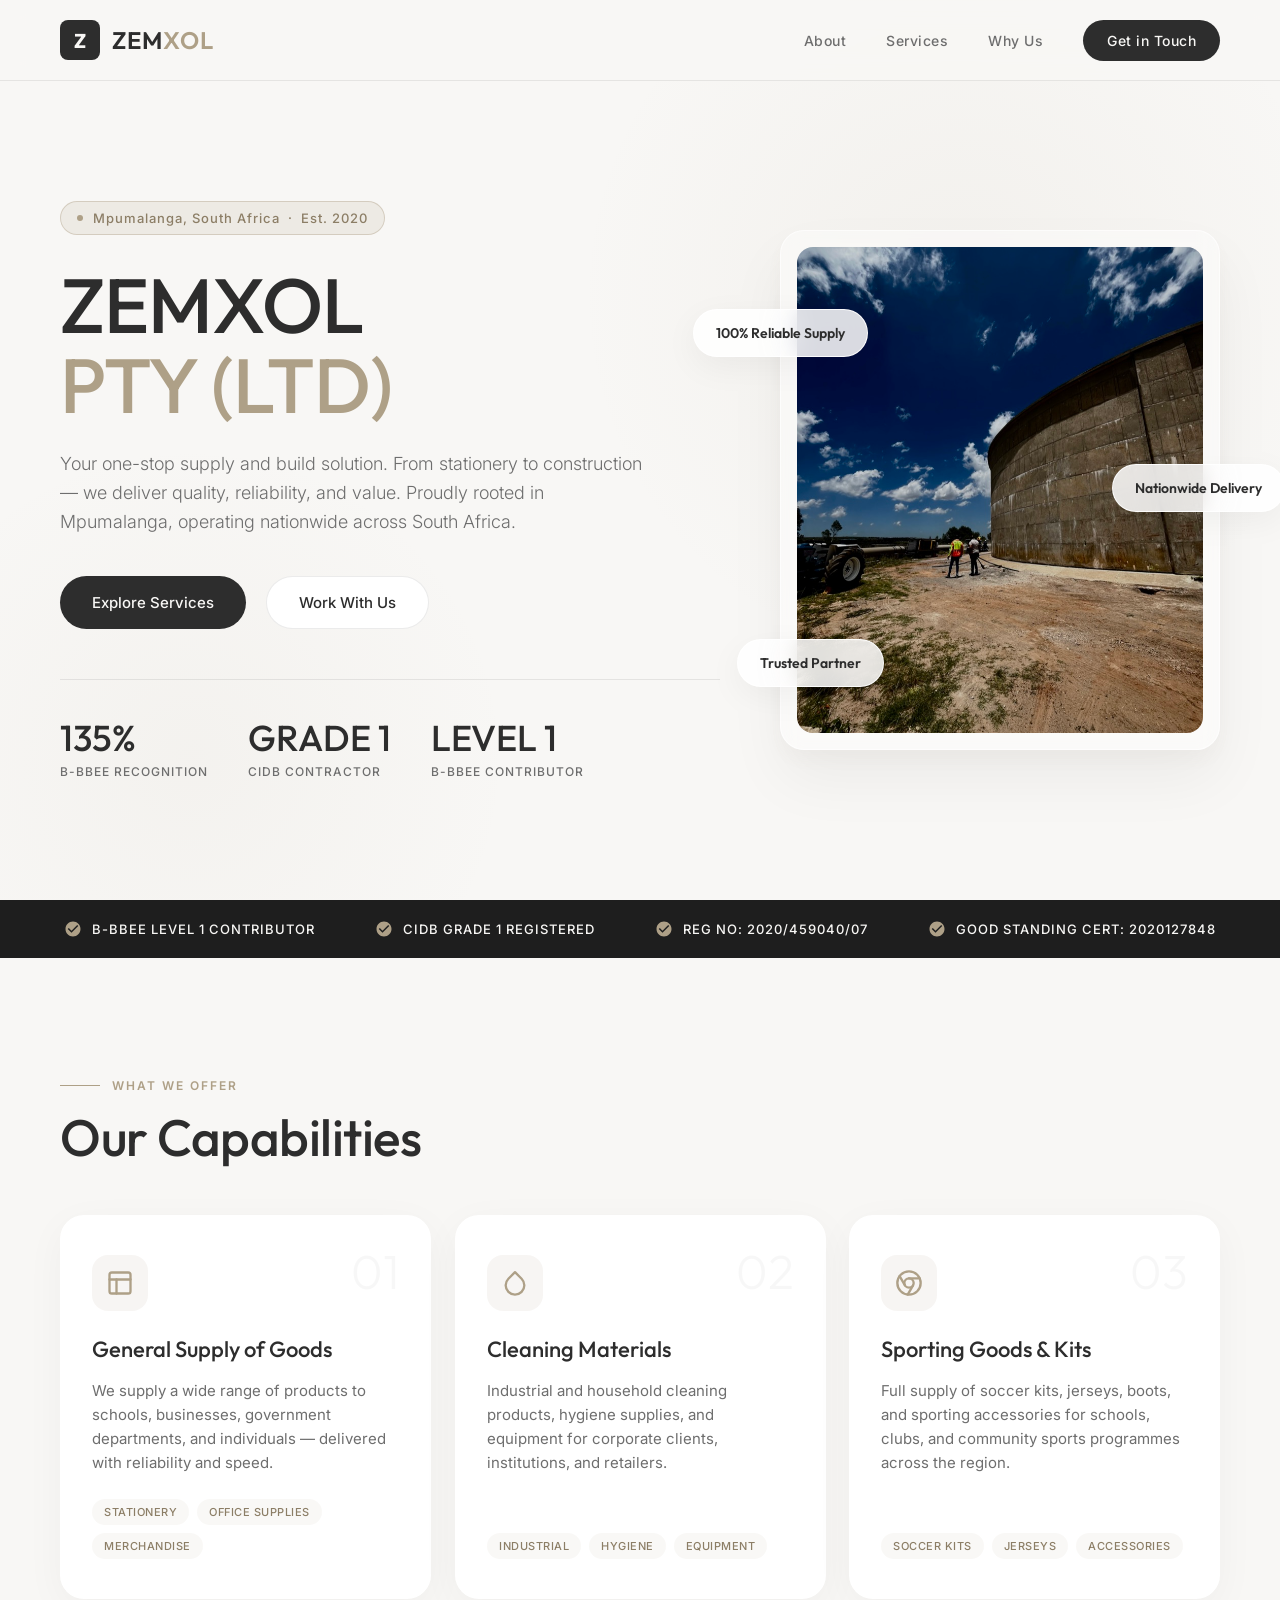
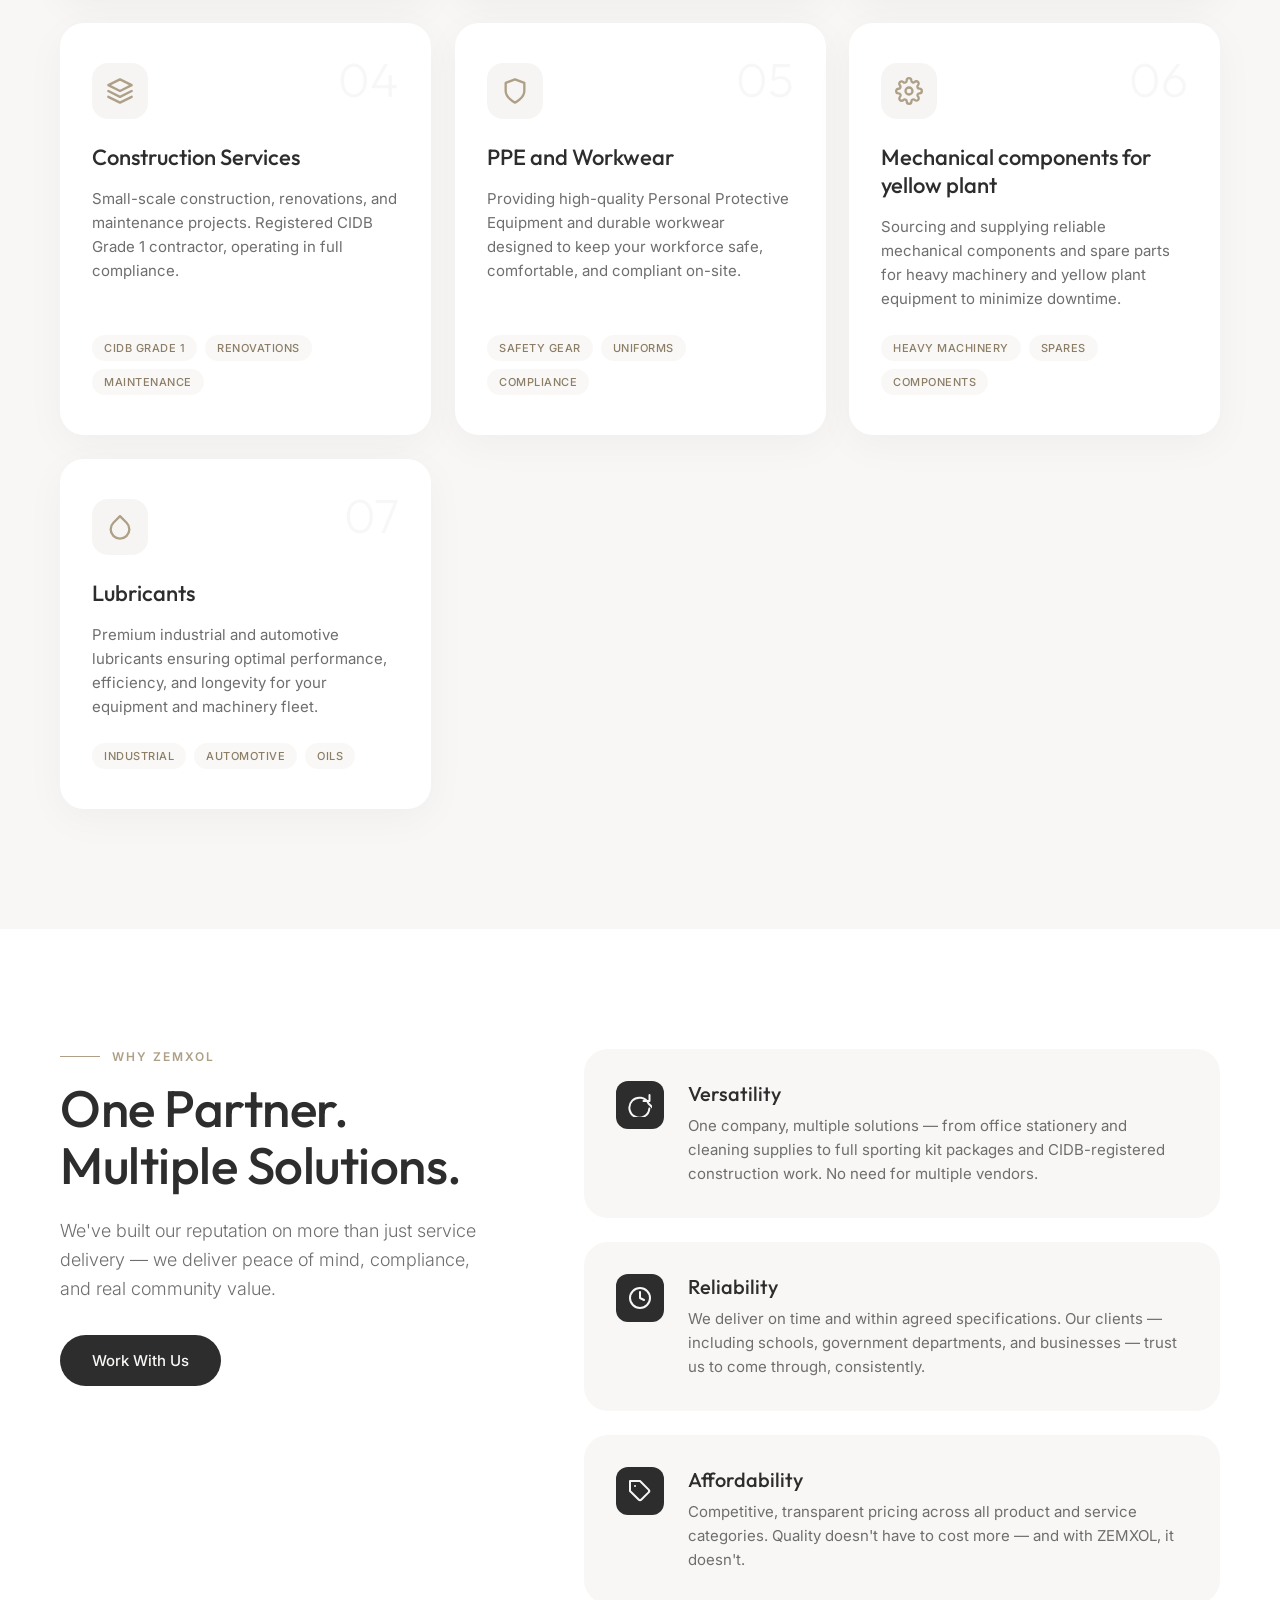
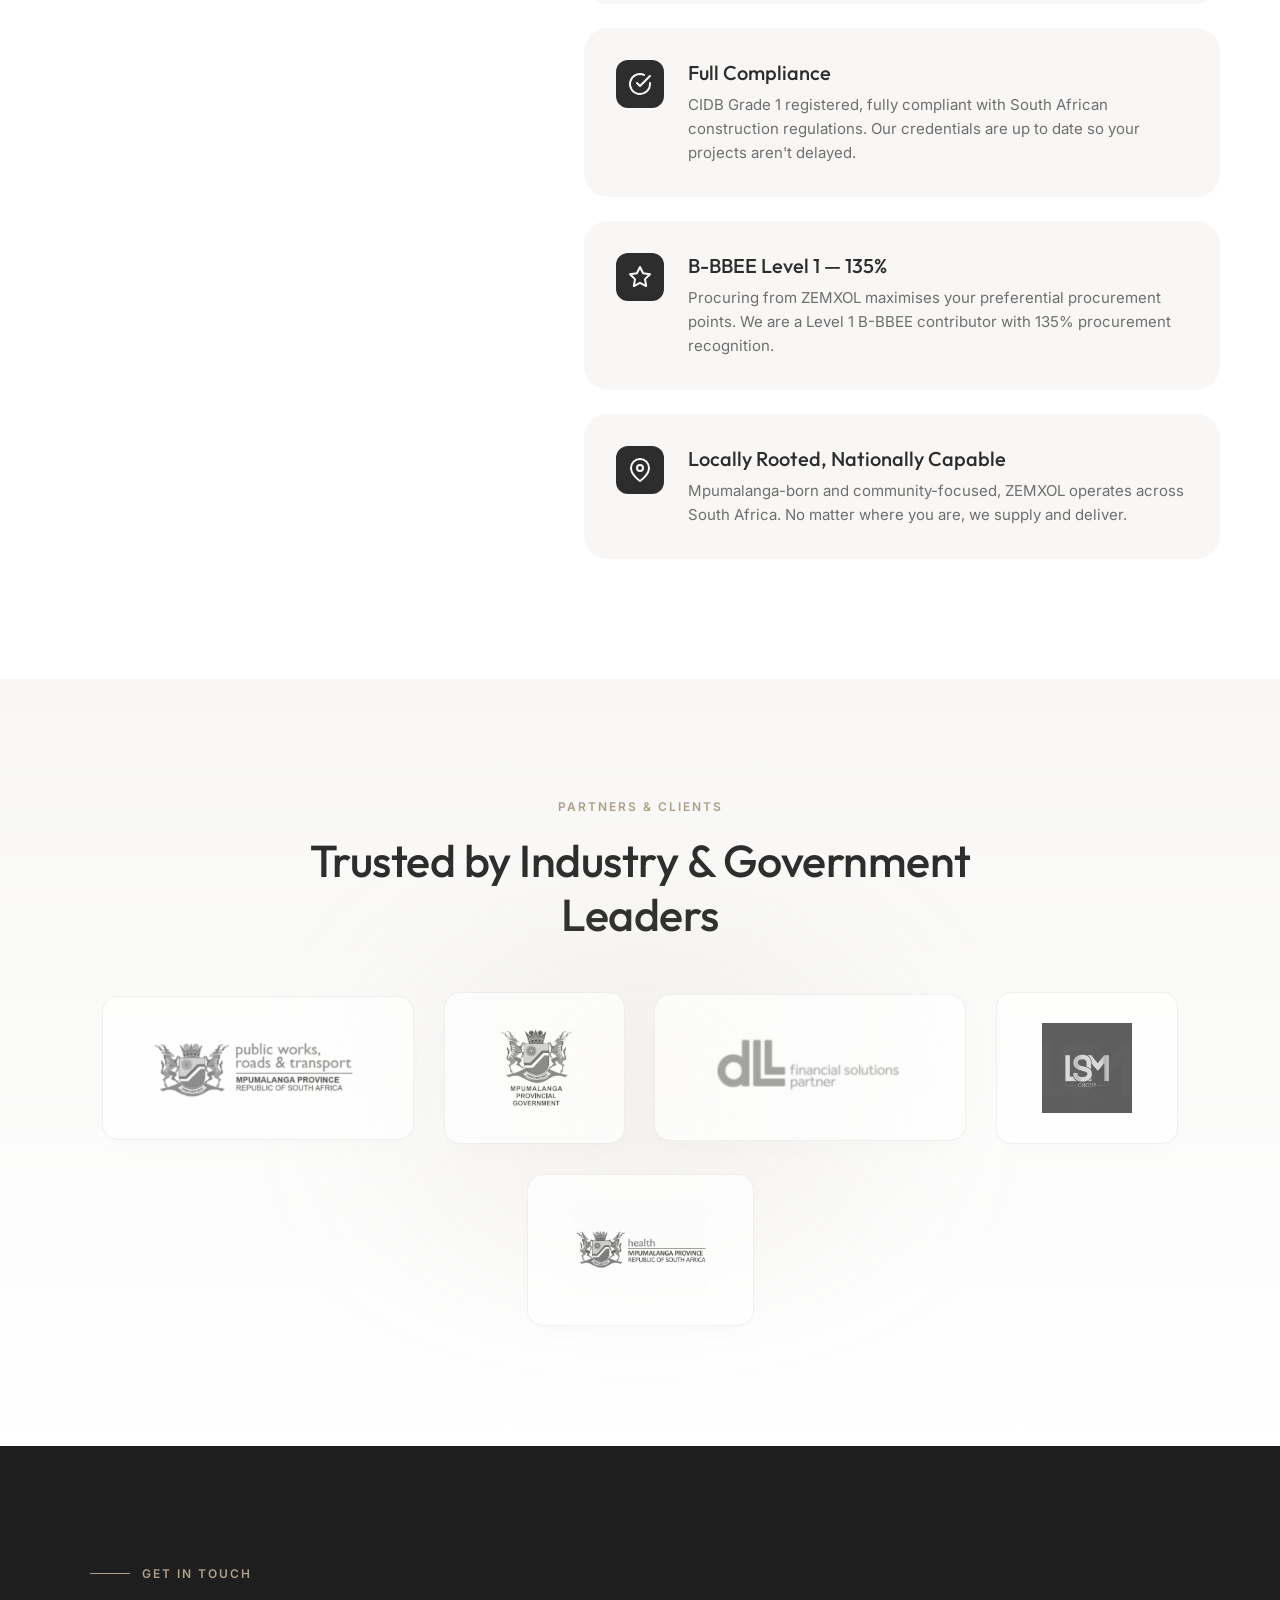
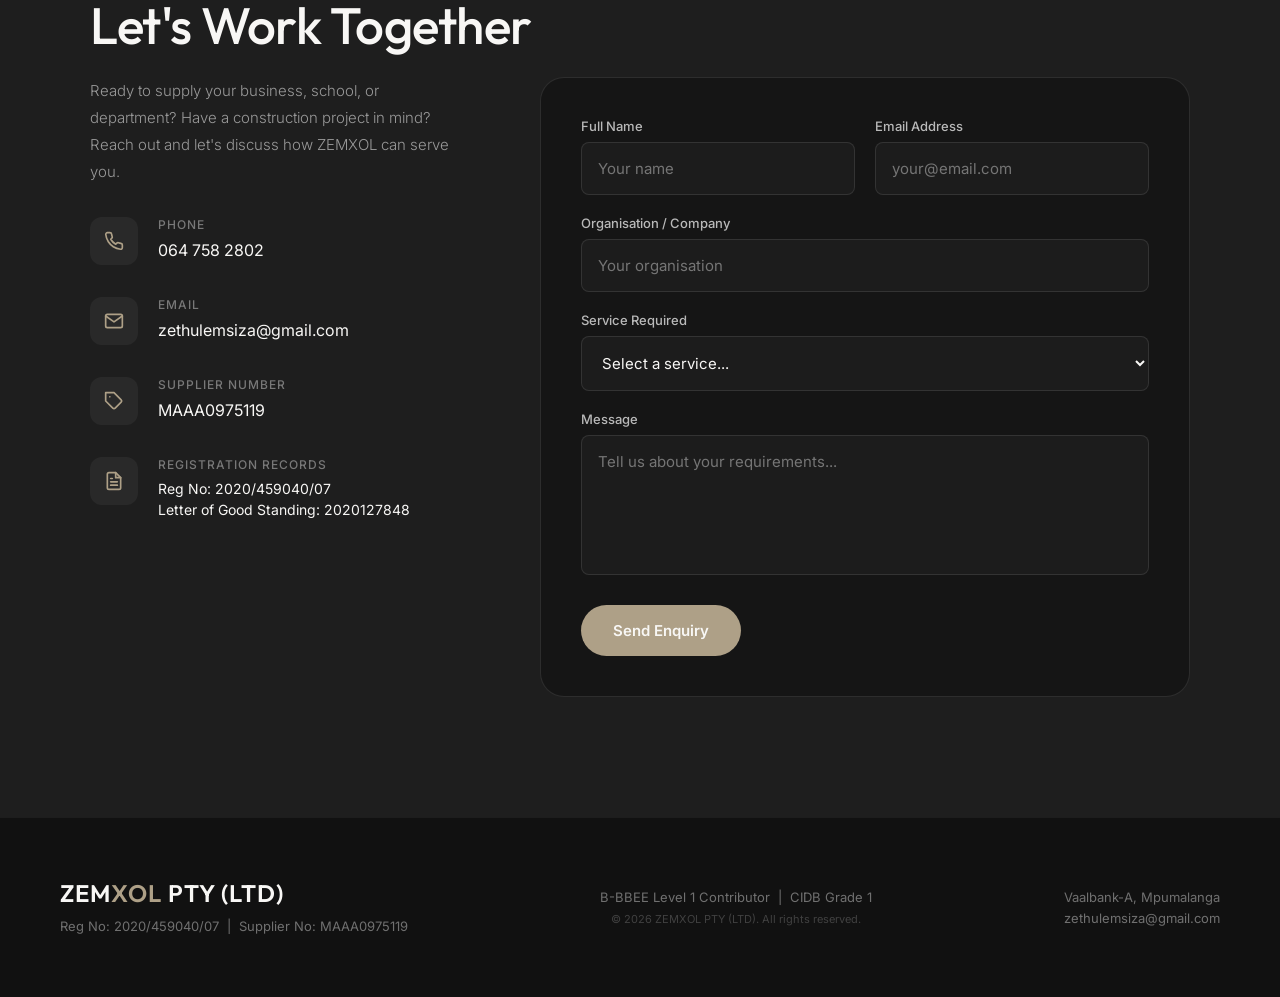
==== index.html @ 1b7a6a9d "feat: make website super mobile friendly with full hamburger menu drawer and GPU scrolling performan" ====
<!DOCTYPE html>
<html lang="en">
<head>
<meta charset="UTF-8">
<meta name="viewport" content="width=device-width, initial-scale=1.0">
<title>ZEMXOL PTY (LTD) | Your One-Stop Supply & Build Solution</title>
<link rel="stylesheet" href="style.css">
</head>
<body>

<!-- NAV -->
<nav>
  <a href="index.html" class="nav-logo">
    <div class="nav-logo-icon">Z</div>
    <div class="nav-logo-text">ZEM<span>XOL</span></div>
  </a>
  <ul class="nav-links">
    <li><a href="about.html">About</a></li>
    <li><a href="#services">Services</a></li>
    <li><a href="#why">Why Us</a></li>
    <li><a href="#contact" class="nav-cta">Get in Touch</a></li>
  </ul>
  <button class="mobile-menu-btn" aria-label="Toggle Menu">
    <span></span>
    <span></span>
    <span></span>
  </button>
</nav>

<!-- MOBILE NAVIGATION DRAWER -->
<div class="mobile-nav-overlay">
  <div class="mobile-nav-drawer">
    <button class="mobile-menu-close" aria-label="Close Menu">&times;</button>
    <ul class="mobile-nav-links">
      <li><a href="about.html">About</a></li>
      <li><a href="#services">Services</a></li>
      <li><a href="#why">Why Us</a></li>
      <li><a href="#contact" class="nav-cta">Get in Touch</a></li>
    </ul>
  </div>
</div>

<!-- HERO -->
<section class="hero" id="home">
  <div class="blob-1"></div>
  <div class="blob-2"></div>
  <div class="hero-content">
    <div class="hero-left">
      <div class="hero-badge">Mpumalanga, South Africa &nbsp;·&nbsp; Est. 2020</div>
      <h1 class="hero-title">
        ZEMXOL<br>
        <span>PTY (LTD)</span>
      </h1>
      <p class="hero-sub">Your one-stop supply and build solution. From stationery to construction — we deliver quality, reliability, and value. Proudly rooted in Mpumalanga, operating nationwide across South Africa.</p>
      <div class="hero-actions">
        <a href="#services" class="btn-primary">Explore Services</a>
        <a href="#contact" class="btn-outline">Work With Us</a>
      </div>
      <div class="hero-stats">
        <div class="hero-stat">
          <div class="hero-stat-num">135%</div>
          <div class="hero-stat-label">B-BBEE Recognition</div>
        </div>
        <div class="hero-stat">
          <div class="hero-stat-num">GRADE 1</div>
          <div class="hero-stat-label">CIDB Contractor</div>
        </div>
        <div class="hero-stat">
          <div class="hero-stat-num">LEVEL 1</div>
          <div class="hero-stat-label">B-BBEE Contributor</div>
        </div>
      </div>
    </div>
    <div class="hero-right">
      <div class="hero-image-card">
        <img src="assets/images/background.jpg" alt="ZEMXOL Supply & Build Excellence" class="hero-img">
        <div class="floating-badge badge-1">
          <span class="badge-text">100% Reliable Supply</span>
        </div>
        <div class="floating-badge badge-2">
          <span class="badge-text">Nationwide Delivery</span>
        </div>
        <div class="floating-badge badge-3">
          <span class="badge-text">Trusted Partner</span>
        </div>
      </div>
    </div>
  </div>
</section>

<!-- BBEE STRIP -->
<div class="bbee-strip">
  <div class="bbee-item">
    <svg viewBox="0 0 24 24"><path d="M12 2C6.48 2 2 6.48 2 12s4.48 10 10 10 10-4.48 10-10S17.52 2 12 2zm-2 15l-5-5 1.41-1.41L10 14.17l7.59-7.59L19 8l-9 9z"/></svg>
    B-BBEE Level 1 Contributor
  </div>
  <div class="bbee-item">
    <svg viewBox="0 0 24 24"><path d="M12 2C6.48 2 2 6.48 2 12s4.48 10 10 10 10-4.48 10-10S17.52 2 12 2zm-2 15l-5-5 1.41-1.41L10 14.17l7.59-7.59L19 8l-9 9z"/></svg>
    CIDB Grade 1 Registered
  </div>
  <div class="bbee-item">
    <svg viewBox="0 0 24 24"><path d="M12 2C6.48 2 2 6.48 2 12s4.48 10 10 10 10-4.48 10-10S17.52 2 12 2zm-2 15l-5-5 1.41-1.41L10 14.17l7.59-7.59L19 8l-9 9z"/></svg>
    Reg No: 2020/459040/07
  </div>
  <div class="bbee-item">
    <svg viewBox="0 0 24 24"><path d="M12 2C6.48 2 2 6.48 2 12s4.48 10 10 10 10-4.48 10-10S17.52 2 12 2zm-2 15l-5-5 1.41-1.41L10 14.17l7.59-7.59L19 8l-9 9z"/></svg>
    Good Standing Cert: 2020127848
  </div>
</div>


<!-- SERVICES -->
<section class="services" id="services">
  <div style="max-width:1200px; margin:0 auto;">
    <div class="section-label">What We Offer</div>
    <h2 class="section-title">Our Capabilities</h2>
    <div class="services-grid">
      <div class="service-card">
        <span class="service-num">01</span>
        <div class="service-icon-wrap">
          <svg viewBox="0 0 24 24" fill="none" stroke="currentColor" stroke-width="2" stroke-linecap="round" stroke-linejoin="round"><rect x="3" y="3" width="18" height="18" rx="2" ry="2"></rect><line x1="3" y1="9" x2="21" y2="9"></line><line x1="9" y1="21" x2="9" y2="9"></line></svg>
        </div>
        <div class="service-name">General Supply of Goods</div>
        <p class="service-desc">We supply a wide range of products to schools, businesses, government departments, and individuals — delivered with reliability and speed.</p>
        <div class="service-tags">
          <span class="tag">Stationery</span>
          <span class="tag">Office Supplies</span>
          <span class="tag">Merchandise</span>
        </div>
      </div>
      <div class="service-card">
        <span class="service-num">02</span>
        <div class="service-icon-wrap">
          <svg viewBox="0 0 24 24" fill="none" stroke="currentColor" stroke-width="2" stroke-linecap="round" stroke-linejoin="round"><path d="M12 2.69l5.66 5.66a8 8 0 1 1-11.31 0z"></path></svg>
        </div>
        <div class="service-name">Cleaning Materials</div>
        <p class="service-desc">Industrial and household cleaning products, hygiene supplies, and equipment for corporate clients, institutions, and retailers.</p>
        <div class="service-tags">
          <span class="tag">Industrial</span>
          <span class="tag">Hygiene</span>
          <span class="tag">Equipment</span>
        </div>
      </div>
      <div class="service-card">
        <span class="service-num">03</span>
        <div class="service-icon-wrap">
          <svg viewBox="0 0 24 24" fill="none" stroke="currentColor" stroke-width="2" stroke-linecap="round" stroke-linejoin="round"><circle cx="12" cy="12" r="10"></circle><circle cx="12" cy="12" r="4"></circle><line x1="21.17" y1="8" x2="12" y2="8"></line><line x1="3.95" y1="6.06" x2="8.54" y2="14"></line><line x1="10.88" y1="21.94" x2="15.46" y2="14"></line></svg>
        </div>
        <div class="service-name">Sporting Goods & Kits</div>
        <p class="service-desc">Full supply of soccer kits, jerseys, boots, and sporting accessories for schools, clubs, and community sports programmes across the region.</p>
        <div class="service-tags">
          <span class="tag">Soccer Kits</span>
          <span class="tag">Jerseys</span>
          <span class="tag">Accessories</span>
        </div>
      </div>
      <div class="service-card">
        <span class="service-num">04</span>
        <div class="service-icon-wrap">
          <svg viewBox="0 0 24 24" fill="none" stroke="currentColor" stroke-width="2" stroke-linecap="round" stroke-linejoin="round"><polygon points="12 2 2 7 12 12 22 7 12 2"></polygon><polyline points="2 17 12 22 22 17"></polyline><polyline points="2 12 12 17 22 12"></polyline></svg>
        </div>
        <div class="service-name">Construction Services</div>
        <p class="service-desc">Small-scale construction, renovations, and maintenance projects. Registered CIDB Grade 1 contractor, operating in full compliance.</p>
        <div class="service-tags">
          <span class="tag">CIDB Grade 1</span>
          <span class="tag">Renovations</span>
          <span class="tag">Maintenance</span>
        </div>
      </div>
      <div class="service-card">
        <span class="service-num">05</span>
        <div class="service-icon-wrap">
          <svg viewBox="0 0 24 24" fill="none" stroke="currentColor" stroke-width="2" stroke-linecap="round" stroke-linejoin="round"><path d="M12 22s8-4 8-10V5l-8-3-8 3v7c0 6 8 10 8 10z"></path></svg>
        </div>
        <div class="service-name">PPE and Workwear</div>
        <p class="service-desc">Providing high-quality Personal Protective Equipment and durable workwear designed to keep your workforce safe, comfortable, and compliant on-site.</p>
        <div class="service-tags">
          <span class="tag">Safety Gear</span>
          <span class="tag">Uniforms</span>
          <span class="tag">Compliance</span>
        </div>
      </div>
      <div class="service-card">
        <span class="service-num">06</span>
        <div class="service-icon-wrap">
          <svg viewBox="0 0 24 24" fill="none" stroke="currentColor" stroke-width="2" stroke-linecap="round" stroke-linejoin="round"><circle cx="12" cy="12" r="3"></circle><path d="M19.4 15a1.65 1.65 0 0 0 .33 1.82l.06.06a2 2 0 0 1 0 2.83 2 2 0 0 1-2.83 0l-.06-.06a1.65 1.65 0 0 0-1.82-.33 1.65 1.65 0 0 0-1 1.51V21a2 2 0 0 1-2 2 2 2 0 0 1-2-2v-.09A1.65 1.65 0 0 0 9 19.4a1.65 1.65 0 0 0-1.82.33l-.06.06a2 2 0 0 1-2.83 0 2 2 0 0 1 0-2.83l.06-.06a1.65 1.65 0 0 0 .33-1.82 1.65 1.65 0 0 0-1.51-1H3a2 2 0 0 1-2-2 2 2 0 0 1 2-2h.09A1.65 1.65 0 0 0 4.6 9a1.65 1.65 0 0 0-.33-1.82l-.06-.06a2 2 0 0 1 0-2.83 2 2 0 0 1 2.83 0l.06.06a1.65 1.65 0 0 0 1.82.33H9a1.65 1.65 0 0 0 1-1.51V3a2 2 0 0 1 2-2 2 2 0 0 1 2 2v.09a1.65 1.65 0 0 0 1 1.51 1.65 1.65 0 0 0 1.82-.33l.06-.06a2 2 0 0 1 2.83 0 2 2 0 0 1 0 2.83l-.06.06a1.65 1.65 0 0 0-.33 1.82V9a1.65 1.65 0 0 0 1.51 1H21a2 2 0 0 1 2 2 2 2 0 0 1-2 2h-.09a1.65 1.65 0 0 0-1.51 1z"></path></svg>
        </div>
        <div class="service-name">Mechanical components for yellow plant</div>
        <p class="service-desc">Sourcing and supplying reliable mechanical components and spare parts for heavy machinery and yellow plant equipment to minimize downtime.</p>
        <div class="service-tags">
          <span class="tag">Heavy Machinery</span>
          <span class="tag">Spares</span>
          <span class="tag">Components</span>
        </div>
      </div>
      <div class="service-card">
        <span class="service-num">07</span>
        <div class="service-icon-wrap">
          <svg viewBox="0 0 24 24" fill="none" stroke="currentColor" stroke-width="2" stroke-linecap="round" stroke-linejoin="round"><path d="M12 2.69l5.66 5.66a8 8 0 1 1-11.31 0z"></path></svg>
        </div>
        <div class="service-name">Lubricants</div>
        <p class="service-desc">Premium industrial and automotive lubricants ensuring optimal performance, efficiency, and longevity for your equipment and machinery fleet.</p>
        <div class="service-tags">
          <span class="tag">Industrial</span>
          <span class="tag">Automotive</span>
          <span class="tag">Oils</span>
        </div>
      </div>
    </div>
  </div>
</section>


<!-- WHY CHOOSE US -->
<section class="why" id="why">
  <div class="why-grid">
    <div class="why-sticky">
      <div class="section-label">Why ZEMXOL</div>
      <h2 class="section-title">One Partner.<br>Multiple Solutions.</h2>
      <p class="why-lead">We've built our reputation on more than just service delivery — we deliver peace of mind, compliance, and real community value.</p>
      <a href="#contact" class="btn-primary" style="margin-top:32px;">Work With Us</a>
    </div>
    <ul class="why-list">
      <li class="why-item">
        <div class="why-icon"><svg viewBox="0 0 24 24" fill="none" stroke="currentColor" stroke-width="2" stroke-linecap="round" stroke-linejoin="round"><path d="M21.5 2v6h-6M21.34 15.57a10 10 0 1 1-.92-5.15l5.08 5.08"/></svg></div>
        <div>
          <div class="why-item-title">Versatility</div>
          <div class="why-item-text">One company, multiple solutions — from office stationery and cleaning supplies to full sporting kit packages and CIDB-registered construction work. No need for multiple vendors.</div>
        </div>
      </li>
      <li class="why-item">
        <div class="why-icon"><svg viewBox="0 0 24 24" fill="none" stroke="currentColor" stroke-width="2" stroke-linecap="round" stroke-linejoin="round"><circle cx="12" cy="12" r="10"></circle><polyline points="12 6 12 12 16 14"></polyline></svg></div>
        <div>
          <div class="why-item-title">Reliability</div>
          <div class="why-item-text">We deliver on time and within agreed specifications. Our clients — including schools, government departments, and businesses — trust us to come through, consistently.</div>
        </div>
      </li>
      <li class="why-item">
        <div class="why-icon"><svg viewBox="0 0 24 24" fill="none" stroke="currentColor" stroke-width="2" stroke-linecap="round" stroke-linejoin="round"><path d="M20.59 13.41l-7.17 7.17a2 2 0 0 1-2.83 0L2 12V2h10l8.59 8.59a2 2 0 0 1 0 2.82z"></path><line x1="7" y1="7" x2="7.01" y2="7"></line></svg></div>
        <div>
          <div class="why-item-title">Affordability</div>
          <div class="why-item-text">Competitive, transparent pricing across all product and service categories. Quality doesn't have to cost more — and with ZEMXOL, it doesn't.</div>
        </div>
      </li>
      <li class="why-item">
        <div class="why-icon"><svg viewBox="0 0 24 24" fill="none" stroke="currentColor" stroke-width="2" stroke-linecap="round" stroke-linejoin="round"><path d="M22 11.08V12a10 10 0 1 1-5.93-9.14"></path><polyline points="22 4 12 14.01 9 11.01"></polyline></svg></div>
        <div>
          <div class="why-item-title">Full Compliance</div>
          <div class="why-item-text">CIDB Grade 1 registered, fully compliant with South African construction regulations. Our credentials are up to date so your projects aren't delayed.</div>
        </div>
      </li>
      <li class="why-item">
        <div class="why-icon"><svg viewBox="0 0 24 24" fill="none" stroke="currentColor" stroke-width="2" stroke-linecap="round" stroke-linejoin="round"><polygon points="12 2 15.09 8.26 22 9.27 17 14.14 18.18 21.02 12 17.77 5.82 21.02 7 14.14 2 9.27 8.91 8.26 12 2"></polygon></svg></div>
        <div>
          <div class="why-item-title">B-BBEE Level 1 — 135%</div>
          <div class="why-item-text">Procuring from ZEMXOL maximises your preferential procurement points. We are a Level 1 B-BBEE contributor with 135% procurement recognition.</div>
        </div>
      </li>
      <li class="why-item">
        <div class="why-icon"><svg viewBox="0 0 24 24" fill="none" stroke="currentColor" stroke-width="2" stroke-linecap="round" stroke-linejoin="round"><path d="M21 10c0 7-9 13-9 13s-9-6-9-13a9 9 0 0 1 18 0z"></path><circle cx="12" cy="10" r="3"></circle></svg></div>
        <div>
          <div class="why-item-title">Locally Rooted, Nationally Capable</div>
          <div class="why-item-text">Mpumalanga-born and community-focused, ZEMXOL operates across South Africa. No matter where you are, we supply and deliver.</div>
        </div>
      </li>
    </ul>
  </div>
</section>

<!-- CLIENTS -->
<section class="clients" id="clients">
  <div class="clients-glow-blob"></div>
  <div class="section-label">Partners &amp; Clients</div>
  <h2 class="section-title">Trusted by Industry &amp; Government Leaders</h2>
  <div class="clients-grid">
    <div class="client-logo">
      <img src="assets/images/public_works_logo.png" alt="Department of Public Works Mpumalanga">
    </div>
    <div class="client-logo">
      <img src="assets/images/mpumalanga_gov_logo.png" alt="Mpumalanga Provincial Government">
    </div>
    <div class="client-logo">
      <img src="assets/images/dll_logo.png" alt="DLL Group">
    </div>
    <div class="client-logo">
      <img src="lsmlogo.jpg" alt="LSM">
    </div>
    <div class="client-logo">
      <img src="mplogo.jpg" alt="MP">
    </div>
  </div>
</section>

<!-- CONTACT -->
<section class="contact" id="contact">
  <div style="max-width:1100px; margin:0 auto;">
    <div class="section-label">Get In Touch</div>
    <h2 class="section-title">Let's Work Together</h2>
    <div class="contact-grid">
      <div class="contact-info-block">
        <p style="color:rgba(255,255,255,0.55); font-size:15px; line-height:1.8; font-weight:300;">Ready to supply your business, school, or department? Have a construction project in mind? Reach out and let's discuss how ZEMXOL can serve you.</p>
        
        <div class="contact-row">
          <div class="contact-ico"><svg viewBox="0 0 24 24" fill="none" stroke="currentColor" stroke-width="2" stroke-linecap="round" stroke-linejoin="round"><path d="M22 16.92v3a2 2 0 0 1-2.18 2 19.79 19.79 0 0 1-8.63-3.07 19.5 19.5 0 0 1-6-6 19.79 19.79 0 0 1-3.07-8.67A2 2 0 0 1 4.11 2h3a2 2 0 0 1 2 1.72 12.84 12.84 0 0 0 .7 2.81 2 2 0 0 1-.45 2.11L8.09 9.91a16 16 0 0 0 6 6l1.27-1.27a2 2 0 0 1 2.11-.45 12.84 12.84 0 0 0 2.81.7A2 2 0 0 1 22 16.92z"></path></svg></div>
          <div>
            <div class="contact-row-label">Phone</div>
            <div class="contact-row-val"><a href="tel:0647582802">064 758 2802</a></div>
          </div>
        </div>

        <div class="contact-row">
          <div class="contact-ico"><svg viewBox="0 0 24 24" fill="none" stroke="currentColor" stroke-width="2" stroke-linecap="round" stroke-linejoin="round"><path d="M4 4h16c1.1 0 2 .9 2 2v12c0 1.1-.9 2-2 2H4c-1.1 0-2-.9-2-2V6c0-1.1.9-2 2-2z"></path><polyline points="22,6 12,13 2,6"></polyline></svg></div>
          <div>
            <div class="contact-row-label">Email</div>
            <div class="contact-row-val"><a href="mailto:zethulemsiza@gmail.com">zethulemsiza@gmail.com</a></div>
          </div>
        </div>

        <div class="contact-row">
          <div class="contact-ico"><svg viewBox="0 0 24 24" fill="none" stroke="currentColor" stroke-width="2" stroke-linecap="round" stroke-linejoin="round"><path d="M20.59 13.41l-7.17 7.17a2 2 0 0 1-2.83 0L2 12V2h10l8.59 8.59a2 2 0 0 1 0 2.82z"></path><line x1="7" y1="7" x2="7.01" y2="7"></line></svg></div>
          <div>
            <div class="contact-row-label">Supplier Number</div>
            <div class="contact-row-val">MAAA0975119</div>
          </div>
        </div>

        <div class="contact-row">
          <div class="contact-ico"><svg viewBox="0 0 24 24" fill="none" stroke="currentColor" stroke-width="2" stroke-linecap="round" stroke-linejoin="round"><path d="M14 2H6a2 2 0 0 0-2 2v16a2 2 0 0 0 2 2h12a2 2 0 0 0 2-2V8z"></path><polyline points="14 2 14 8 20 8"></polyline><line x1="16" y1="13" x2="8" y2="13"></line><line x1="16" y1="17" x2="8" y2="17"></line><polyline points="10 9 9 9 8 9"></polyline></svg></div>
          <div>
            <div class="contact-row-label">Registration Records</div>
            <div class="contact-row-val" style="font-size: 14px;">
              Reg No: 2020/459040/07<br>
              Letter of Good Standing: 2020127848
            </div>
          </div>
        </div>
      </div>
      
      <form class="contact-form" onsubmit="handleSubmit(event)">
        <div class="form-row">
          <div class="form-group">
            <label>Full Name</label>
            <input type="text" placeholder="Your name" required>
          </div>
          <div class="form-group">
            <label>Email Address</label>
            <input type="email" placeholder="your@email.com" required>
          </div>
        </div>
        <div class="form-group">
          <label>Organisation / Company</label>
          <input type="text" placeholder="Your organisation">
        </div>
        <div class="form-group">
          <label>Service Required</label>
          <select>
            <option value="">Select a service...</option>
            <option>General Supply of Goods</option>
            <option>Cleaning Materials &amp; Equipment</option>
            <option>Sporting Goods &amp; Soccer Kits</option>
            <option>Construction Services</option>
            <option>PPE and Workwear</option>
            <option>Mechanical components for yellow plant</option>
            <option>Lubricants</option>
            <option>Multiple Services</option>
            <option>General Enquiry</option>
          </select>
        </div>
        <div class="form-group">
          <label>Message</label>
          <textarea placeholder="Tell us about your requirements..."></textarea>
        </div>
        <button type="submit" class="btn-submit">Send Enquiry</button>
        <div id="form-success" style="display:none; color:var(--accent-primary); font-size:14px; margin-top:8px;">
          Thank you! We'll be in touch shortly.
        </div>
      </form>
    </div>
  </div>
</section>

<!-- FOOTER -->
<footer>
  <div>
    <div class="footer-brand">ZEM<span>XOL</span> PTY (LTD)</div>
    <div class="footer-reg">Reg No: 2020/459040/07 &nbsp;|&nbsp; Supplier No: MAAA0975119</div>
  </div>
  <div class="footer-mid">
    B-BBEE Level 1 Contributor &nbsp;|&nbsp; CIDB Grade 1<br>
    <span style="font-size:11px; color:rgba(255,255,255,0.2);">© 2026 ZEMXOL PTY (LTD). All rights reserved.</span>
  </div>
  <div class="footer-right">
    Vaalbank-A, Mpumalanga<br>
    <a href="mailto:zethulemsiza@gmail.com" style="color:rgba(255,255,255,0.4); text-decoration:none;">zethulemsiza@gmail.com</a>
  </div>
</footer>

<script src="script.js"></script>
</body>
</html>
---- style.css ----
@import url('https://fonts.googleapis.com/css2?family=Inter:wght@300;400;500;600;700&family=Outfit:wght@300;400;500;600;700&display=swap');

:root {
  --bg-primary: #f8f7f5;     /* Soft beige/off-white */
  --bg-secondary: #ffffff;   /* Pure white */
  --bg-dark: #1e1e1e;        /* Dark grey/black for contrast sections */
  --bg-darker: #151515;      /* Darker background for footer */
  --text-primary: #2d2d2d;   /* Deep charcoal for text */
  --text-secondary: #6e6e6e; /* Muted grey for subtext */
  --accent-primary: #aea087; /* Sophisticated beige/gold */
  --accent-dark: #8c7e66;    /* Darker beige/gold */
  --border-light: rgba(0, 0, 0, 0.08);
  --border-dark: rgba(255, 255, 255, 0.1);
  --shadow-soft: 0 10px 40px rgba(0, 0, 0, 0.04);
  --shadow-hover: 0 20px 40px rgba(0, 0, 0, 0.08);
  --border-radius-sm: 8px;
  --border-radius-md: 16px;
  --border-radius-lg: 24px;
}

*, *::before, *::after { box-sizing: border-box; margin: 0; padding: 0; }

html { scroll-behavior: smooth; }

body {
  font-family: 'Inter', sans-serif;
  background-color: var(--bg-primary);
  color: var(--text-primary);
  overflow-x: hidden;
  -webkit-font-smoothing: antialiased;
}

h1, h2, h3, h4, h5, h6 {
  font-family: 'Outfit', sans-serif;
  font-weight: 500;
}

/* NAV */
nav {
  position: fixed; top: 0; left: 0; right: 0; z-index: 100;
  display: flex; align-items: center; justify-content: space-between;
  padding: 20px 60px;
  background: rgba(248, 247, 245, 0.85);
  backdrop-filter: blur(12px);
  -webkit-backdrop-filter: blur(12px);
  border-bottom: 1px solid var(--border-light);
  transition: all 0.3s ease;
}

.nav-logo {
  display: flex; align-items: center; gap: 12px;
  text-decoration: none;
}
.nav-logo-icon {
  width: 40px; height: 40px;
  background: var(--text-primary);
  border-radius: 8px;
  display: flex; align-items: center; justify-content: center;
  font-family: 'Outfit', sans-serif;
  font-size: 20px; color: var(--bg-primary);
  font-weight: 700;
}
.nav-logo-text {
  font-family: 'Outfit', sans-serif;
  font-size: 24px; font-weight: 600; letter-spacing: 1px;
  color: var(--text-primary);
}
.nav-logo-text span { color: var(--accent-primary); }

.nav-links { display: flex; gap: 40px; list-style: none; align-items: center; }
.nav-links a {
  font-family: 'Inter', sans-serif;
  font-size: 14px; font-weight: 500; letter-spacing: 0.5px;
  color: var(--text-secondary); text-decoration: none;
  transition: color 0.3s ease;
}
.nav-links a:hover { color: var(--text-primary); }
.nav-cta {
  background: var(--text-primary);
  color: var(--bg-primary) !important;
  padding: 12px 24px;
  border-radius: 30px;
  transition: transform 0.3s ease, background 0.3s ease;
}
.nav-cta:hover { background: var(--accent-primary); transform: translateY(-2px); }

/* HERO */
.hero {
  min-height: 100vh;
  background: var(--bg-primary);
  position: relative;
  display: flex;
  align-items: center;
  justify-content: center;
  overflow: hidden;
  padding: 140px 60px 60px;
}
.hero-content {
  position: relative; z-index: 1;
  max-width: 1300px;
  width: 100%;
  display: grid;
  grid-template-columns: 1.2fr 0.8fr;
  gap: 60px;
  align-items: center;
}
.hero-left {
  display: flex;
  flex-direction: column;
  justify-content: center;
}

/* HERO RIGHT VISUAL */
.hero-right {
  display: flex;
  justify-content: center;
  align-items: center;
  position: relative;
  perspective: 1000px;
}

.hero-image-card {
  position: relative;
  width: 100%;
  max-width: 440px;
  height: 520px;
  background: rgba(255, 255, 255, 0.4);
  border: 1px solid rgba(255, 255, 255, 0.6);
  backdrop-filter: blur(10px);
  -webkit-backdrop-filter: blur(10px);
  border-radius: var(--border-radius-lg);
  padding: 16px;
  box-shadow: 0 30px 60px rgba(0, 0, 0, 0.05),
              0 10px 20px rgba(174, 160, 135, 0.05);
  transform-style: preserve-3d;
  transition: transform 0.5s cubic-bezier(0.25, 1, 0.5, 1), box-shadow 0.5s ease;
}

.hero-image-card:hover {
  box-shadow: 0 40px 80px rgba(174, 160, 135, 0.2);
}

.hero-img {
  width: 100%;
  height: 100%;
  object-fit: cover;
  border-radius: var(--border-radius-md);
  transition: transform 0.8s cubic-bezier(0.25, 1, 0.5, 1);
}

.hero-image-card:hover .hero-img {
  transform: scale(1.03);
}

/* FLOATING BADGES */
.floating-badge {
  position: absolute;
  background: rgba(255, 255, 255, 0.85);
  border: 1px solid rgba(255, 255, 255, 0.9);
  backdrop-filter: blur(12px);
  -webkit-backdrop-filter: blur(12px);
  border-radius: 50px;
  padding: 14px 22px;
  display: flex;
  align-items: center;
  gap: 12px;
  box-shadow: 0 10px 35px rgba(0, 0, 0, 0.05);
  z-index: 2;
  transition: all 0.4s cubic-bezier(0.25, 1, 0.5, 1);
  transform: translate3d(0,0,0);
}

.floating-badge:hover {
  background: var(--bg-secondary);
  border-color: var(--accent-primary);
  box-shadow: 0 15px 40px rgba(174, 160, 135, 0.25);
  transform: scale(1.05) translate3d(0, -4px, 0);
}

.badge-icon {
  font-size: 20px;
}

.badge-text {
  font-family: 'Outfit', sans-serif;
  font-size: 14px;
  font-weight: 600;
  color: var(--text-primary);
  white-space: nowrap;
}

.badge-1 {
  top: 15%;
  left: -20%;
  animation: float-badge-1 6s ease-in-out infinite;
}

.badge-2 {
  right: -15%;
  top: 45%;
  animation: float-badge-2 7s ease-in-out infinite;
}

.badge-3 {
  left: -10%;
  bottom: 12%;
  animation: float-badge-3 6.5s ease-in-out infinite;
}

@keyframes float-badge-1 {
  0%, 100% { transform: translateY(0px); }
  50% { transform: translateY(-10px); }
}

@keyframes float-badge-2 {
  0%, 100% { transform: translateY(0px); }
  50% { transform: translateY(12px); }
}

@keyframes float-badge-3 {
  0%, 100% { transform: translateY(0px); }
  50% { transform: translateY(-8px); }
}

@media (max-width: 1024px) {
  .hero-content {
    grid-template-columns: 1fr;
    gap: 40px;
  }
  .hero-right {
    margin-top: 50px;
    width: 100%;
  }
  .hero-image-card {
    height: 460px;
    max-width: 380px;
  }
  .badge-1 { left: -10%; }
  .badge-2 { right: -5%; }
  .badge-3 { left: -5%; }
}

@media (max-width: 600px) {
  .hero-image-card {
    height: 380px;
    max-width: 100%;
  }
  .floating-badge {
    padding: 10px 16px;
    font-size: 12px;
  }
  .badge-icon { font-size: 16px; }
  .badge-text { font-size: 12px; }
  .badge-1 { left: 2%; top: 5%; }
  .badge-2 { right: 2%; top: 50%; }
  .badge-3 { left: 2%; bottom: 5%; }
}
.hero-badge {
  display: inline-flex; align-items: center; gap: 10px;
  background: rgba(174, 160, 135, 0.15);
  border: 1px solid rgba(174, 160, 135, 0.4);
  padding: 8px 16px;
  border-radius: 30px;
  font-family: 'Inter', sans-serif;
  font-size: 13px; font-weight: 500; letter-spacing: 1px;
  color: var(--accent-dark);
  margin-bottom: 30px;
  align-self: flex-start;
  animation: fadeUp 0.8s ease backwards;
}
.hero-badge::before {
  content: '';
  width: 6px; height: 6px;
  background: var(--accent-primary);
  border-radius: 50%;
}
.hero-title {
  font-size: clamp(48px, 6vw, 84px);
  line-height: 1.05;
  color: var(--text-primary);
  letter-spacing: -1px;
  margin-bottom: 24px;
  animation: fadeUp 0.8s 0.1s ease backwards;
}
.hero-title span { color: var(--accent-primary); }
.hero-sub {
  font-size: 18px; line-height: 1.6;
  color: var(--text-secondary);
  max-width: 600px;
  margin-bottom: 40px;
  font-weight: 300;
  animation: fadeUp 0.8s 0.2s ease backwards;
}
.hero-actions {
  display: flex; gap: 20px; flex-wrap: wrap;
  animation: fadeUp 0.8s 0.3s ease backwards;
}
.btn-primary {
  background: var(--text-primary);
  color: var(--bg-primary);
  padding: 16px 32px;
  border-radius: 30px;
  font-family: 'Inter', sans-serif;
  font-size: 15px; font-weight: 500;
  text-decoration: none;
  transition: all 0.3s ease;
  display: inline-flex; align-items: center; justify-content: center;
}
.btn-primary:hover { background: var(--accent-primary); transform: translateY(-3px); box-shadow: 0 10px 20px rgba(174, 160, 135, 0.2); }
.btn-outline {
  border: 1px solid var(--border-light);
  background: var(--bg-secondary);
  color: var(--text-primary);
  padding: 16px 32px;
  border-radius: 30px;
  font-family: 'Inter', sans-serif;
  font-size: 15px; font-weight: 500;
  text-decoration: none;
  transition: all 0.3s ease;
  display: inline-flex; align-items: center; justify-content: center;
}
.btn-outline:hover { border-color: var(--text-primary); transform: translateY(-3px); box-shadow: var(--shadow-soft); }

.hero-stats {
  position: relative; z-index: 1;
  display: flex;
  flex-wrap: wrap;
  gap: 40px;
  border-top: 1px solid var(--border-light);
  padding-top: 40px;
  margin-top: 50px;
  animation: fadeUp 0.8s 0.4s ease backwards;
}
.hero-stat {
  display: flex; flex-direction: column; gap: 8px;
}
.hero-stat-num {
  font-family: 'Outfit', sans-serif;
  font-size: 36px; font-weight: 500; color: var(--text-primary);
  line-height: 1;
}
.hero-stat-label {
  font-size: 12px; font-weight: 500; text-transform: uppercase; letter-spacing: 1px;
  color: var(--text-secondary);
}

/* DECORATIVE ELEMENTS */
.blob-1 {
  position: absolute; top: -10%; right: -5%;
  width: 60vw; height: 60vw;
  background: radial-gradient(circle, rgba(174,160,135,0.08) 0%, rgba(248,247,245,0) 70%);
  border-radius: 50%;
  pointer-events: none;
  z-index: 0;
}
.blob-2 {
  position: absolute; bottom: -20%; left: -10%;
  width: 50vw; height: 50vw;
  background: radial-gradient(circle, rgba(174,160,135,0.06) 0%, rgba(248,247,245,0) 70%);
  border-radius: 50%;
  pointer-events: none;
  z-index: 0;
}

/* BBEE STRIP */
.bbee-strip {
  background: var(--bg-dark);
  padding: 20px 60px;
  display: flex; align-items: center; justify-content: center; gap: 60px;
  flex-wrap: wrap;
}
.bbee-item {
  font-family: 'Inter', sans-serif;
  font-size: 13px; font-weight: 500; letter-spacing: 1px; text-transform: uppercase;
  color: var(--bg-primary);
  display: flex; align-items: center; gap: 10px;
}
.bbee-item svg {
  width: 18px; height: 18px;
  fill: var(--accent-primary);
}

/* SECTIONS */
section { padding: 120px 60px; }

.section-label {
  font-family: 'Inter', sans-serif;
  font-size: 12px; font-weight: 600; letter-spacing: 2px; text-transform: uppercase;
  color: var(--accent-primary);
  margin-bottom: 16px;
  display: flex; align-items: center; gap: 12px;
}
.section-label::before {
  content: '';
  width: 40px; height: 1px;
  background: var(--accent-primary);
  flex-shrink: 0;
}
.section-title {
  font-size: clamp(36px, 4vw, 56px);
  letter-spacing: -0.5px;
  line-height: 1.1;
  margin-bottom: 24px;
}

/* ABOUT */
.about { background: var(--bg-secondary); }
.about-grid {
  display: grid;
  grid-template-columns: 1fr 1fr;
  gap: 80px;
  align-items: center;
  max-width: 1200px; margin: 0 auto;
}
.about-text p {
  font-size: 17px; line-height: 1.7; color: var(--text-secondary);
  margin-bottom: 24px; font-weight: 300;
}
.about-image-block {
  position: relative;
}
.about-image-frame {
  background: var(--bg-primary);
  border-radius: var(--border-radius-lg);
  padding: 40px;
  position: relative;
  box-shadow: var(--shadow-soft);
}
.about-image-frame img {
  border-radius: var(--border-radius-md);
  margin-bottom: 24px;
}
.founder-name {
  font-family: 'Outfit', sans-serif;
  font-size: 28px; font-weight: 500; color: var(--text-primary);
  margin-bottom: 6px;
}
.founder-title {
  font-size: 13px; font-weight: 500; letter-spacing: 2px; text-transform: uppercase;
  color: var(--accent-primary); margin-bottom: 20px;
}
.founder-bio {
  font-size: 15px; line-height: 1.7; color: var(--text-secondary);
}
.founder-credential {
  margin-top: 24px;
  padding: 16px;
  background: rgba(174, 160, 135, 0.1);
  border-radius: var(--border-radius-sm);
  border-left: 3px solid var(--accent-primary);
  font-size: 14px; font-weight: 500; color: var(--text-primary);
}
.about-pillars {
  margin-top: 40px;
  display: grid; grid-template-columns: 1fr 1fr; gap: 24px;
}
.pillar {
  padding: 24px;
  background: var(--bg-primary);
  border-radius: var(--border-radius-md);
  transition: transform 0.3s ease, box-shadow 0.3s ease;
}
.pillar:hover {
  transform: translateY(-5px);
  box-shadow: var(--shadow-hover);
}
.pillar-title {
  font-family: 'Outfit', sans-serif;
  font-size: 18px; font-weight: 600; color: var(--text-primary);
  margin-bottom: 10px;
}
.pillar-text { font-size: 14px; color: var(--text-secondary); line-height: 1.6; }

/* SERVICES */
.services { background: var(--bg-primary); }
.services-grid {
  display: grid;
  grid-template-columns: repeat(auto-fit, minmax(280px, 1fr));
  gap: 24px;
  margin-top: 50px;
}
.service-card {
  background: var(--bg-secondary);
  border-radius: var(--border-radius-lg);
  padding: 40px 32px;
  position: relative;
  transition: all 0.4s ease;
  box-shadow: var(--shadow-soft);
  display: flex; flex-direction: column;
}
.service-card:hover { 
  transform: translateY(-8px); 
  box-shadow: var(--shadow-hover);
}
.service-icon-wrap {
  width: 56px; height: 56px;
  background: rgba(174, 160, 135, 0.1);
  border-radius: var(--border-radius-md);
  display: flex; align-items: center; justify-content: center;
  margin-bottom: 24px;
  color: var(--accent-primary);
}
.service-icon-wrap svg {
  width: 28px; height: 28px;
}
.service-num {
  position: absolute; top: 32px; right: 32px;
  font-family: 'Outfit', sans-serif; font-weight: 300;
  font-size: 48px; color: rgba(0,0,0,0.03);
  line-height: 1;
}
.service-name {
  font-family: 'Outfit', sans-serif;
  font-size: 22px; font-weight: 500;
  color: var(--text-primary);
  margin-bottom: 16px;
}
.service-desc {
  font-size: 15px; line-height: 1.6;
  color: var(--text-secondary);
  flex-grow: 1;
}
.service-tags {
  margin-top: 24px;
  display: flex; flex-wrap: wrap; gap: 8px;
}
.tag {
  font-size: 11px; font-weight: 500; letter-spacing: 0.5px; text-transform: uppercase;
  color: var(--accent-dark); background: rgba(174, 160, 135, 0.08);
  padding: 6px 12px; border-radius: 20px;
}

/* PAST PROJECTS */
.projects { background: var(--bg-dark); color: var(--bg-primary); }
.projects .section-title { color: var(--bg-primary); }
.projects-grid {
  display: grid;
  grid-template-columns: repeat(auto-fit, minmax(320px, 1fr));
  gap: 32px;
  margin-top: 50px;
}
.project-card {
  background: var(--bg-darker);
  border: 1px solid var(--border-dark);
  border-radius: var(--border-radius-lg);
  padding: 40px;
  transition: all 0.3s ease;
}
.project-card:hover {
  border-color: var(--accent-primary);
  transform: translateY(-5px);
}
.project-year {
  display: inline-block;
  font-size: 13px; font-weight: 600; letter-spacing: 1px;
  color: var(--accent-primary);
  margin-bottom: 16px;
}
.project-client {
  font-family: 'Outfit', sans-serif;
  font-size: 24px; font-weight: 500; color: var(--bg-primary);
  margin-bottom: 12px;
}
.project-desc {
  font-size: 15px; line-height: 1.6; color: rgba(255,255,255,0.7);
}

/* WHY US */
.why { background: var(--bg-secondary); }
.why-grid {
  display: grid;
  grid-template-columns: 1fr 1.5fr;
  gap: 100px;
  align-items: start;
  max-width: 1200px; margin: 0 auto;
}
.why-sticky { position: sticky; top: 120px; }
.why-lead {
  font-size: 18px; line-height: 1.6; color: var(--text-secondary); font-weight: 300;
  margin-top: 24px;
}
.why-list { list-style: none; display: flex; flex-direction: column; gap: 24px; }
.why-item {
  padding: 32px;
  background: var(--bg-primary);
  border-radius: var(--border-radius-lg);
  display: grid;
  grid-template-columns: 48px 1fr;
  gap: 24px;
  align-items: start;
  transition: transform 0.3s ease, box-shadow 0.3s ease;
}
.why-item:hover { transform: translateX(10px); box-shadow: var(--shadow-soft); }
.why-icon {
  width: 48px; height: 48px;
  background: var(--text-primary);
  border-radius: 12px;
  display: flex; align-items: center; justify-content: center;
  color: var(--bg-primary);
}
.why-icon svg { width: 24px; height: 24px; }
.why-item-title {
  font-family: 'Outfit', sans-serif;
  font-size: 20px; font-weight: 500; color: var(--text-primary);
  margin-bottom: 8px;
}
.why-item-text { font-size: 15px; line-height: 1.6; color: var(--text-secondary); }

/* CLIENTS */
.clients {
  background: linear-gradient(180deg, var(--bg-primary) 0%, var(--bg-secondary) 100%);
  padding: 120px 60px;
  text-align: center;
  position: relative;
  overflow: hidden;
}
.clients .section-label { justify-content: center; margin-bottom: 20px; }
.clients .section-label::before { display: none; }
.clients .section-title {
  max-width: 800px;
  margin: 0 auto 50px;
  font-size: clamp(32px, 3.5vw, 48px);
  line-height: 1.2;
}

.clients-glow-blob {
  position: absolute;
  top: 55%;
  left: 50%;
  transform: translate(-50%, -50%);
  width: 70vw;
  height: 400px;
  background: radial-gradient(circle, rgba(174, 160, 135, 0.12) 0%, rgba(248, 247, 245, 0) 70%);
  border-radius: 50%;
  pointer-events: none;
  z-index: 0;
  filter: blur(50px);
}

.clients-grid {
  display: flex;
  flex-wrap: wrap;
  justify-content: center;
  align-items: center;
  gap: 30px;
  max-width: 1200px;
  margin: 0 auto;
  position: relative;
  z-index: 1;
}

.client-logo {
  background: var(--bg-secondary);
  border: 1px solid var(--border-light);
  border-radius: var(--border-radius-md);
  padding: 30px 45px;
  box-shadow: 0 10px 30px rgba(0, 0, 0, 0.02);
  transition: all 0.5s cubic-bezier(0.16, 1, 0.3, 1);
  display: flex;
  align-items: center;
  justify-content: center;
  filter: grayscale(100%);
  opacity: 0.7;
  cursor: pointer;
  
  /* Creative float animation */
  animation: float-logo 5s ease-in-out infinite;
}

.client-logo:nth-child(1) { animation-delay: 0s; animation-duration: 5s; }
.client-logo:nth-child(2) { animation-delay: 0.8s; animation-duration: 5.5s; }
.client-logo:nth-child(3) { animation-delay: 0.3s; animation-duration: 4.8s; }
.client-logo:nth-child(4) { animation-delay: 1.2s; animation-duration: 6s; }
.client-logo:nth-child(5) { animation-delay: 0.5s; animation-duration: 5.2s; }

@keyframes float-logo {
  0%, 100% { transform: translateY(0px) rotate(0deg); }
  50% { transform: translateY(-8px) rotate(0.5deg); }
}

.client-logo:hover {
  filter: grayscale(0%);
  opacity: 1;
  transform: translateY(-15px) scale(1.08) rotate(0deg) !important;
  box-shadow: 0 20px 40px rgba(174, 160, 135, 0.18);
  border-color: var(--accent-primary);
}

.client-logo img {
  max-width: 220px;
  height: auto;
  max-height: 90px;
  object-fit: contain;
  transition: all 0.4s ease;
}

/* CONTACT */
.contact { background: var(--bg-dark); }
.contact .section-title { color: var(--bg-primary); }
.contact-grid {
  display: grid;
  grid-template-columns: 1fr 1fr;
  gap: 80px;
  margin-top: 50px;
  max-width: 1200px; margin: 0 auto;
}
.contact-info-block {
  display: flex; flex-direction: column; gap: 32px;
}
.contact-row {
  display: flex; gap: 20px; align-items: flex-start;
}
.contact-ico {
  width: 48px; height: 48px;
  background: rgba(255,255,255,0.05);
  border-radius: 12px;
  display: flex; align-items: center; justify-content: center;
  color: var(--accent-primary);
}
.contact-ico svg { width: 20px; height: 20px; }
.contact-row-label {
  font-size: 12px; font-weight: 500; letter-spacing: 1px; text-transform: uppercase;
  color: rgba(255,255,255,0.4); margin-bottom: 6px;
}
.contact-row-val {
  font-size: 16px; color: var(--bg-primary); line-height: 1.5;
}
.contact-row-val a { color: var(--bg-primary); text-decoration: none; transition: color 0.2s; }
.contact-row-val a:hover { color: var(--accent-primary); }
.contact-form {
  background: var(--bg-darker);
  padding: 40px;
  border-radius: var(--border-radius-lg);
  display: flex; flex-direction: column; gap: 20px;
  border: 1px solid var(--border-dark);
}
.form-row { display: grid; grid-template-columns: 1fr 1fr; gap: 20px; }
.form-group { display: flex; flex-direction: column; gap: 8px; }
.form-group label {
  font-size: 13px; font-weight: 500; color: rgba(255,255,255,0.7);
}
.form-group input,
.form-group textarea,
.form-group select {
  background: rgba(255,255,255,0.03);
  border: 1px solid rgba(255,255,255,0.1);
  border-radius: var(--border-radius-sm);
  padding: 16px;
  font-family: 'Inter', sans-serif;
  font-size: 15px; color: var(--bg-primary);
  outline: none;
  transition: all 0.3s ease;
  resize: none;
}
.form-group input:focus,
.form-group textarea:focus,
.form-group select:focus { 
  border-color: var(--accent-primary); 
  background: rgba(255,255,255,0.05);
}
.form-group select option { background: var(--bg-dark); }
.form-group textarea { height: 140px; }
.btn-submit {
  background: var(--accent-primary);
  color: var(--bg-primary);
  padding: 16px 32px;
  border-radius: 30px;
  font-family: 'Inter', sans-serif;
  font-size: 15px; font-weight: 600; border: none; cursor: pointer;
  transition: all 0.3s ease;
  align-self: flex-start;
  margin-top: 10px;
}
.btn-submit:hover { background: var(--accent-dark); transform: translateY(-2px); }

/* FOOTER */
footer {
  background: #111111;
  padding: 60px;
  display: flex; align-items: center; justify-content: space-between;
  flex-wrap: wrap; gap: 30px;
  border-top: 1px solid rgba(255,255,255,0.05);
}
.footer-brand {
  font-family: 'Outfit', sans-serif;
  font-size: 24px; font-weight: 600; color: var(--bg-primary); letter-spacing: 1px;
}
.footer-brand span { color: var(--accent-primary); }
.footer-reg {
  font-size: 13px; color: rgba(255,255,255,0.4);
  margin-top: 8px; line-height: 1.6;
}
.footer-mid {
  text-align: center;
  font-size: 13px; color: rgba(255,255,255,0.4);
  line-height: 1.6;
}
.footer-right {
  text-align: right;
  font-size: 13px; color: rgba(255,255,255,0.4);
  line-height: 1.6;
}

/* ANIMATIONS */
@keyframes fadeUp {
  from { opacity: 0; transform: translateY(20px); }
  to { opacity: 1; transform: translateY(0); }
}

/* Mobile Menu Button */
.mobile-menu-btn {
  display: none;
  background: none;
  border: none;
  cursor: pointer;
  flex-direction: column;
  gap: 5px;
  z-index: 110;
  padding: 8px;
}
.mobile-menu-btn span {
  display: block;
  width: 22px;
  height: 2px;
  background-color: var(--text-primary);
  border-radius: 2px;
  transition: transform 0.3s ease, opacity 0.3s ease;
}

/* Mobile Nav Overlay Drawer */
.mobile-nav-overlay {
  position: fixed;
  top: 0;
  left: 0;
  width: 100%;
  height: 100%;
  background: rgba(21, 21, 21, 0.4);
  backdrop-filter: blur(8px);
  -webkit-backdrop-filter: blur(8px);
  z-index: 150;
  opacity: 0;
  pointer-events: none;
  transition: opacity 0.4s ease;
}
.mobile-nav-overlay.active {
  opacity: 1;
  pointer-events: auto;
}
.mobile-nav-drawer {
  position: absolute;
  top: 0;
  right: -300px;
  width: 280px;
  height: 100%;
  background: var(--bg-secondary);
  box-shadow: -10px 0 30px rgba(0,0,0,0.05);
  padding: 40px 30px;
  display: flex;
  flex-direction: column;
  transition: right 0.4s cubic-bezier(0.16, 1, 0.3, 1);
  z-index: 160;
}
.mobile-nav-overlay.active .mobile-nav-drawer {
  right: 0;
}
.mobile-menu-close {
  align-self: flex-end;
  background: none;
  border: none;
  font-size: 36px;
  color: var(--text-secondary);
  cursor: pointer;
  margin-bottom: 40px;
  line-height: 1;
  transition: color 0.2s ease;
}
.mobile-menu-close:hover {
  color: var(--text-primary);
}
.mobile-nav-links {
  list-style: none;
  display: flex;
  flex-direction: column;
  gap: 24px;
}
.mobile-nav-links a {
  font-family: 'Outfit', sans-serif;
  font-size: 20px;
  font-weight: 500;
  color: var(--text-primary);
  text-decoration: none;
  transition: color 0.2s ease;
}
.mobile-nav-links a:hover {
  color: var(--accent-primary);
}
.mobile-nav-links .nav-cta {
  background: var(--text-primary);
  color: var(--bg-primary) !important;
  padding: 12px 24px;
  border-radius: 30px;
  text-align: center;
  margin-top: 10px;
}

/* Performance enhancements for smooth scrolling */
body {
  -webkit-overflow-scrolling: touch;
}
.service-card, .why-item, .pillar, .client-logo, .hero-image-card {
  will-change: transform, opacity;
}

/* MOBILE */
@media (max-width: 900px) {
  nav { padding: 16px 24px; }
  .nav-links { display: none; }
  .mobile-menu-btn { display: flex; }
  section { padding: 60px 20px; }
  .hero { padding: 100px 20px 40px; min-height: auto; }
  .hero-title { font-size: 36px !important; }
  .hero-stats { gap: 20px; margin-top: 30px; padding-top: 30px; }
  .hero-stat-num { font-size: 28px; }
  .hero-sub { font-size: 15px; margin-bottom: 24px; }
  .hero-actions { gap: 12px; }
  .btn-primary, .btn-outline { padding: 12px 24px; font-size: 14px; width: 100%; text-align: center; }
  .about-grid, .why-grid, .contact-grid { grid-template-columns: 1fr; gap: 50px; }
  .why-sticky { position: static; }
  .form-row { grid-template-columns: 1fr; }
  .contact-form { padding: 24px; }
  .form-group input, .form-group textarea, .form-group select { padding: 12px; font-size: 14px; }
  .btn-submit { width: 100%; padding: 14px; text-align: center; }
  .bbee-strip { padding: 20px 24px; gap: 20px; justify-content: flex-start; }
  footer { flex-direction: column; text-align: left; padding: 40px 24px; align-items: flex-start; }
  .footer-mid { text-align: left; }
  .footer-right { text-align: left; }
  .clients { padding: 60px 24px; }
  .client-logo {
    padding: 20px 30px;
    animation: none !important;
  }
  .client-logo img {
    max-width: 150px;
    max-height: 60px;
  }
}
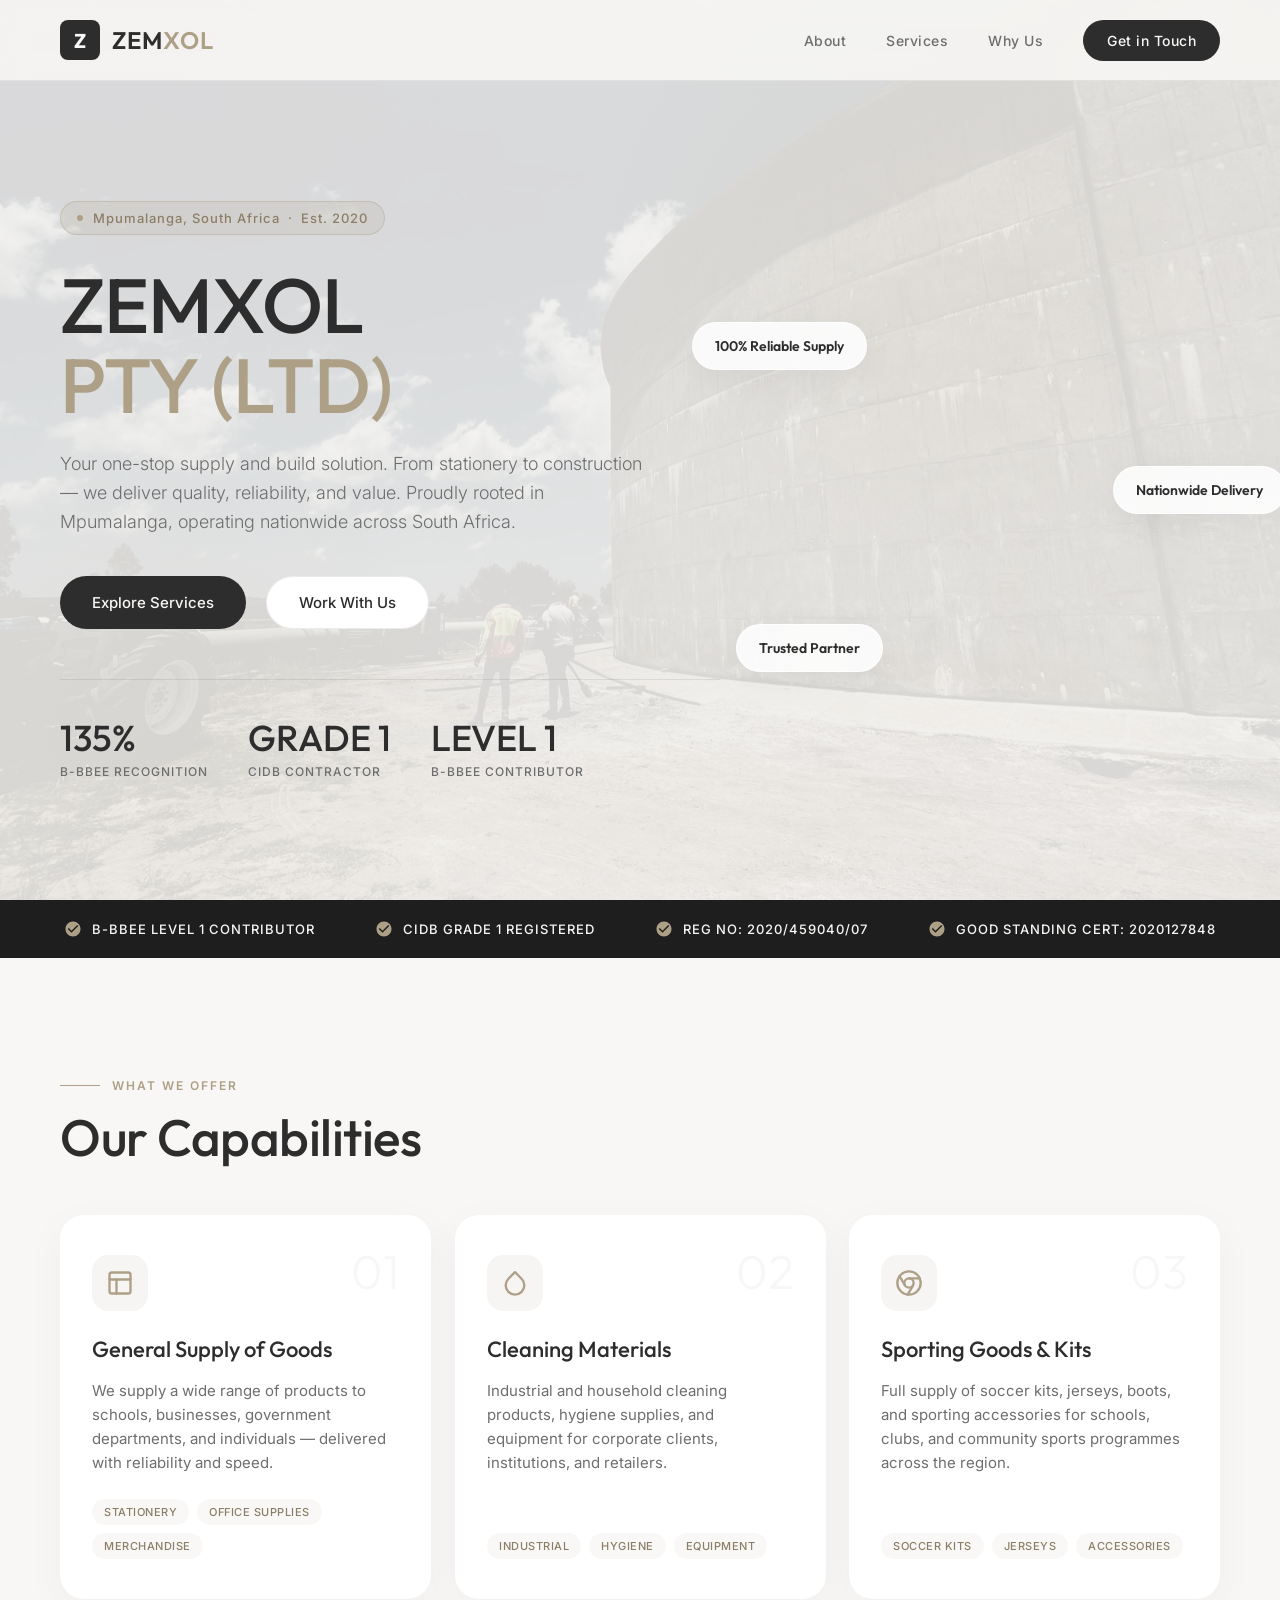
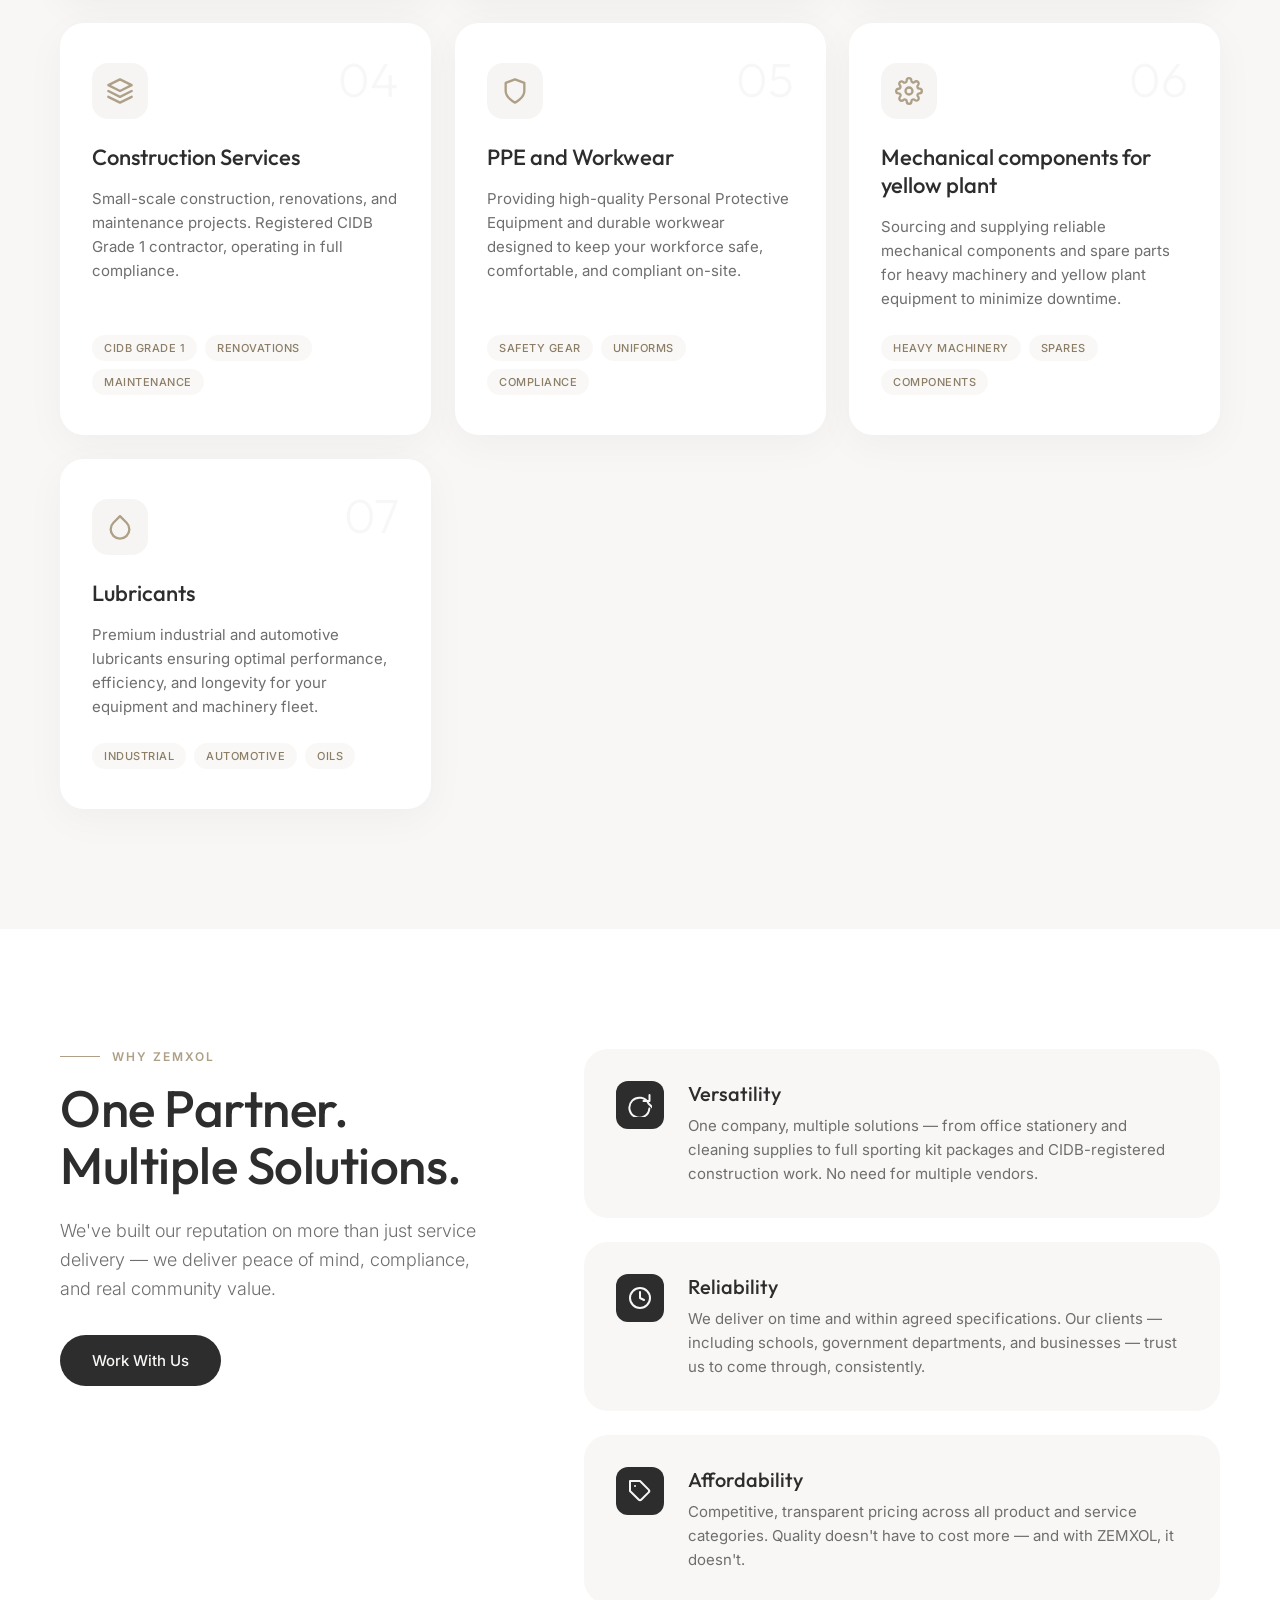
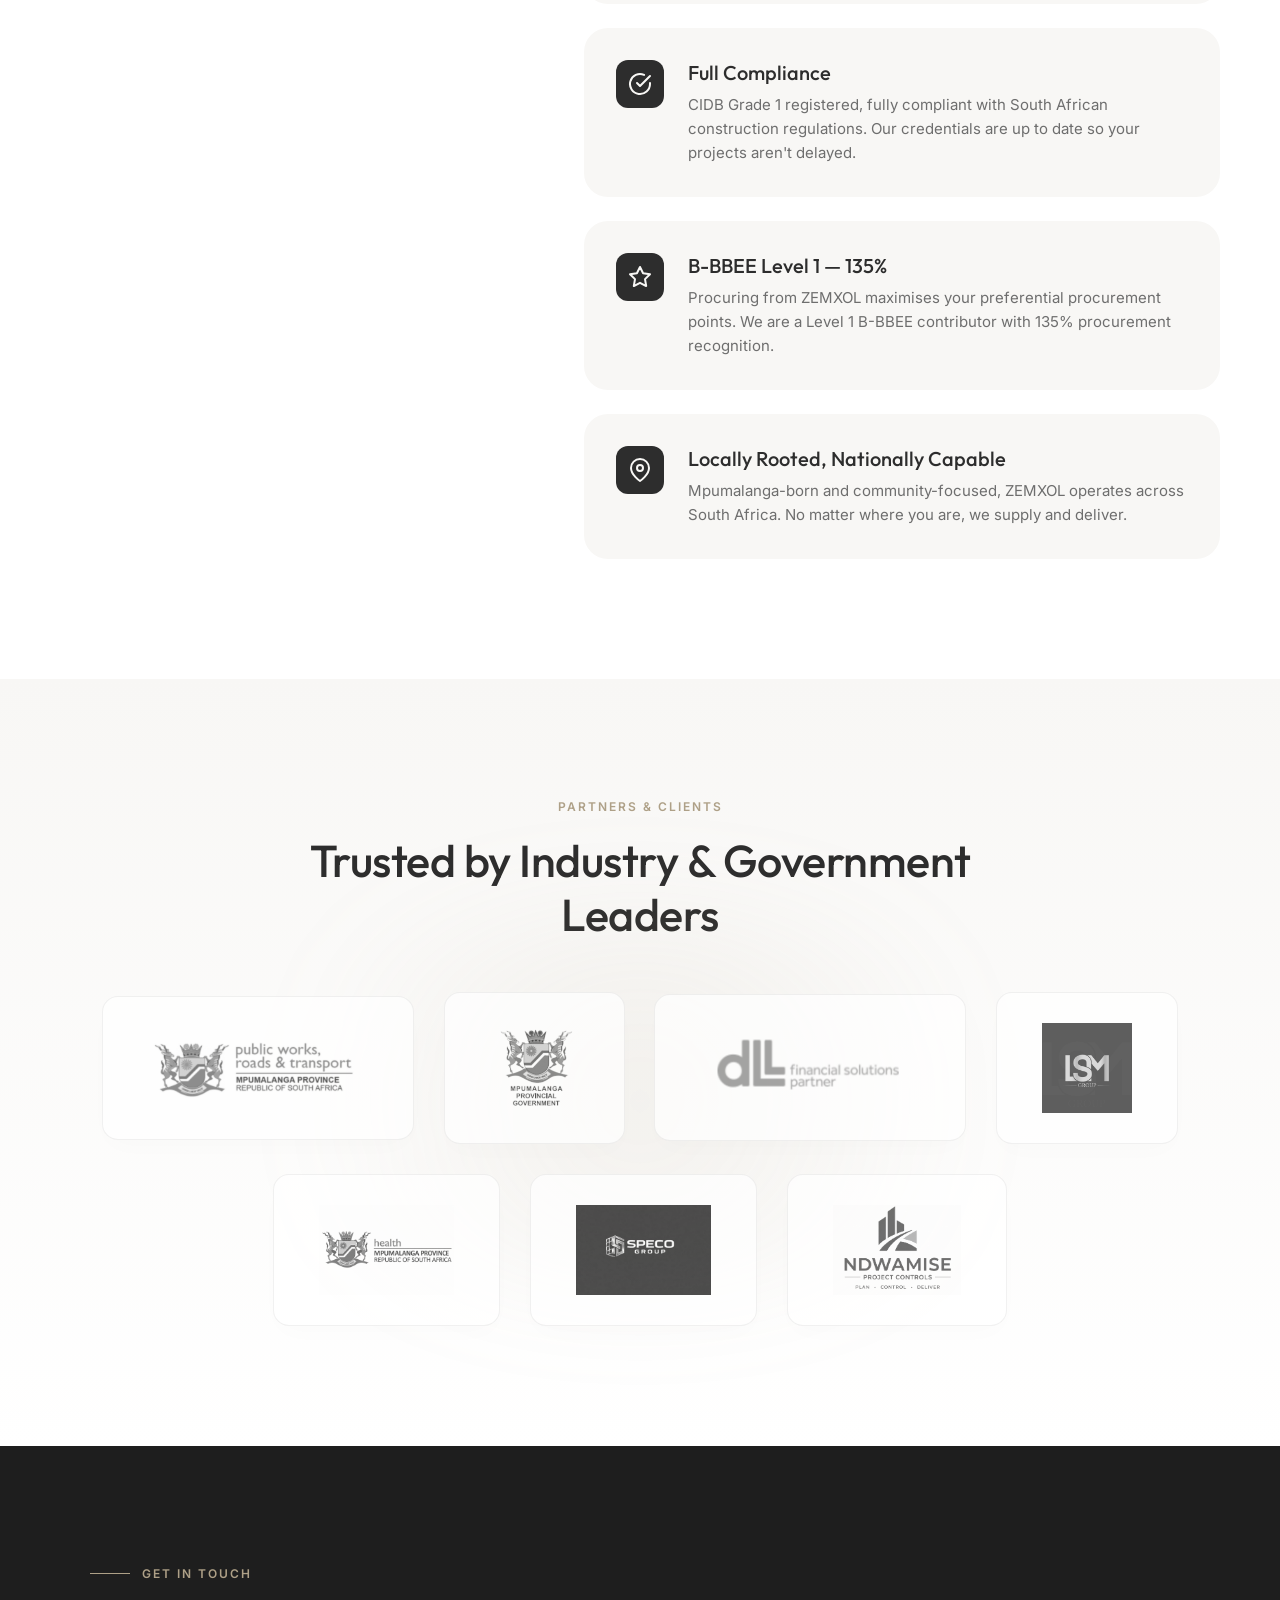
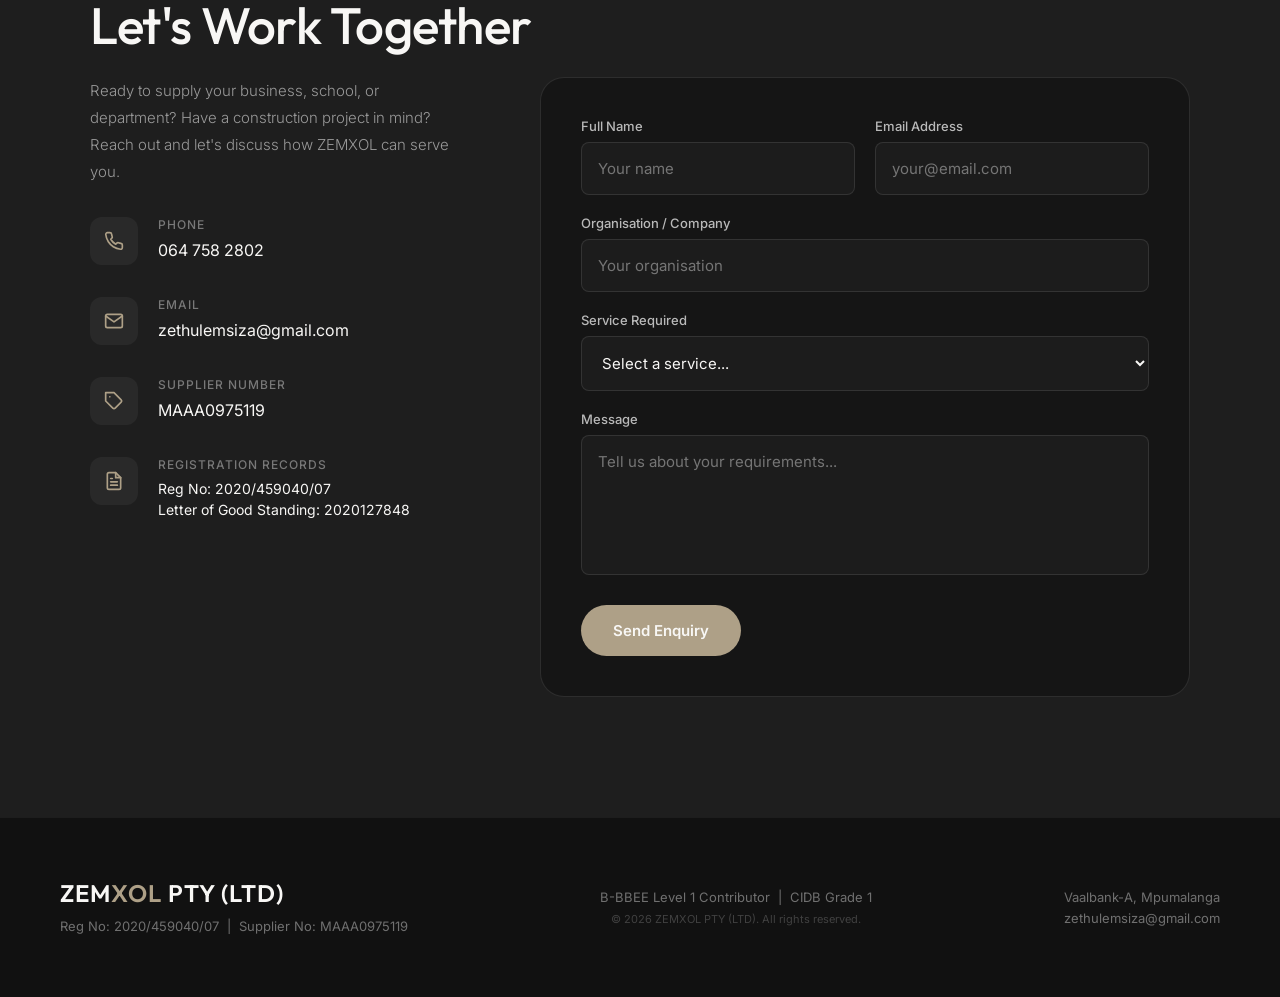
==== commit 10746eb1: "feat: make background cover the entire hero section with subtle zoom animation & low opacity, and ad" ====
--- a/index.html
+++ b/index.html
@@ -42,6 +42,9 @@
 
 <!-- HERO -->
 <section class="hero" id="home">
+  <div class="hero-bg-container">
+    <img src="assets/images/background.jpg" alt="Background" class="hero-bg-img">
+  </div>
   <div class="blob-1"></div>
   <div class="blob-2"></div>
   <div class="hero-content">
@@ -72,8 +75,7 @@
       </div>
     </div>
     <div class="hero-right">
-      <div class="hero-image-card">
-        <img src="assets/images/background.jpg" alt="ZEMXOL Supply & Build Excellence" class="hero-img">
+      <div class="hero-badges-container">
         <div class="floating-badge badge-1">
           <span class="badge-text">100% Reliable Supply</span>
         </div>
@@ -287,6 +289,12 @@
     </div>
     <div class="client-logo">
       <img src="mplogo.jpg" alt="MP">
+    </div>
+    <div class="client-logo">
+      <img src="SpecoGroup.PNG" alt="Speco Group">
+    </div>
+    <div class="client-logo">
+      <img src="NPC.png" alt="NPC">
     </div>
   </div>
 </section>
--- a/style.css
+++ b/style.css
@@ -110,7 +110,31 @@
   justify-content: center;
 }
 
-/* HERO RIGHT VISUAL */
+/* HERO BACKGROUND VISUAL */
+.hero-bg-container {
+  position: absolute;
+  top: 0;
+  left: 0;
+  width: 100%;
+  height: 100%;
+  z-index: 0;
+  overflow: hidden;
+  pointer-events: none;
+}
+.hero-bg-img {
+  width: 100%;
+  height: 100%;
+  object-fit: cover;
+  opacity: 0.12;
+  filter: saturate(0.5) contrast(1.05);
+  animation: subtle-zoom 30s ease-in-out infinite alternate;
+}
+
+@keyframes subtle-zoom {
+  0% { transform: scale(1) translate(0, 0); }
+  100% { transform: scale(1.08) translate(-1%, -1%); }
+}
+
 .hero-right {
   display: flex;
   justify-content: center;
@@ -119,37 +143,12 @@
   perspective: 1000px;
 }
 
-.hero-image-card {
+.hero-badges-container {
   position: relative;
   width: 100%;
   max-width: 440px;
-  height: 520px;
-  background: rgba(255, 255, 255, 0.4);
-  border: 1px solid rgba(255, 255, 255, 0.6);
-  backdrop-filter: blur(10px);
-  -webkit-backdrop-filter: blur(10px);
-  border-radius: var(--border-radius-lg);
-  padding: 16px;
-  box-shadow: 0 30px 60px rgba(0, 0, 0, 0.05),
-              0 10px 20px rgba(174, 160, 135, 0.05);
-  transform-style: preserve-3d;
-  transition: transform 0.5s cubic-bezier(0.25, 1, 0.5, 1), box-shadow 0.5s ease;
-}
-
-.hero-image-card:hover {
-  box-shadow: 0 40px 80px rgba(174, 160, 135, 0.2);
-}
-
-.hero-img {
-  width: 100%;
-  height: 100%;
-  object-fit: cover;
-  border-radius: var(--border-radius-md);
-  transition: transform 0.8s cubic-bezier(0.25, 1, 0.5, 1);
-}
-
-.hero-image-card:hover .hero-img {
-  transform: scale(1.03);
+  height: 480px;
+  z-index: 1;
 }
 
 /* FLOATING BADGES */
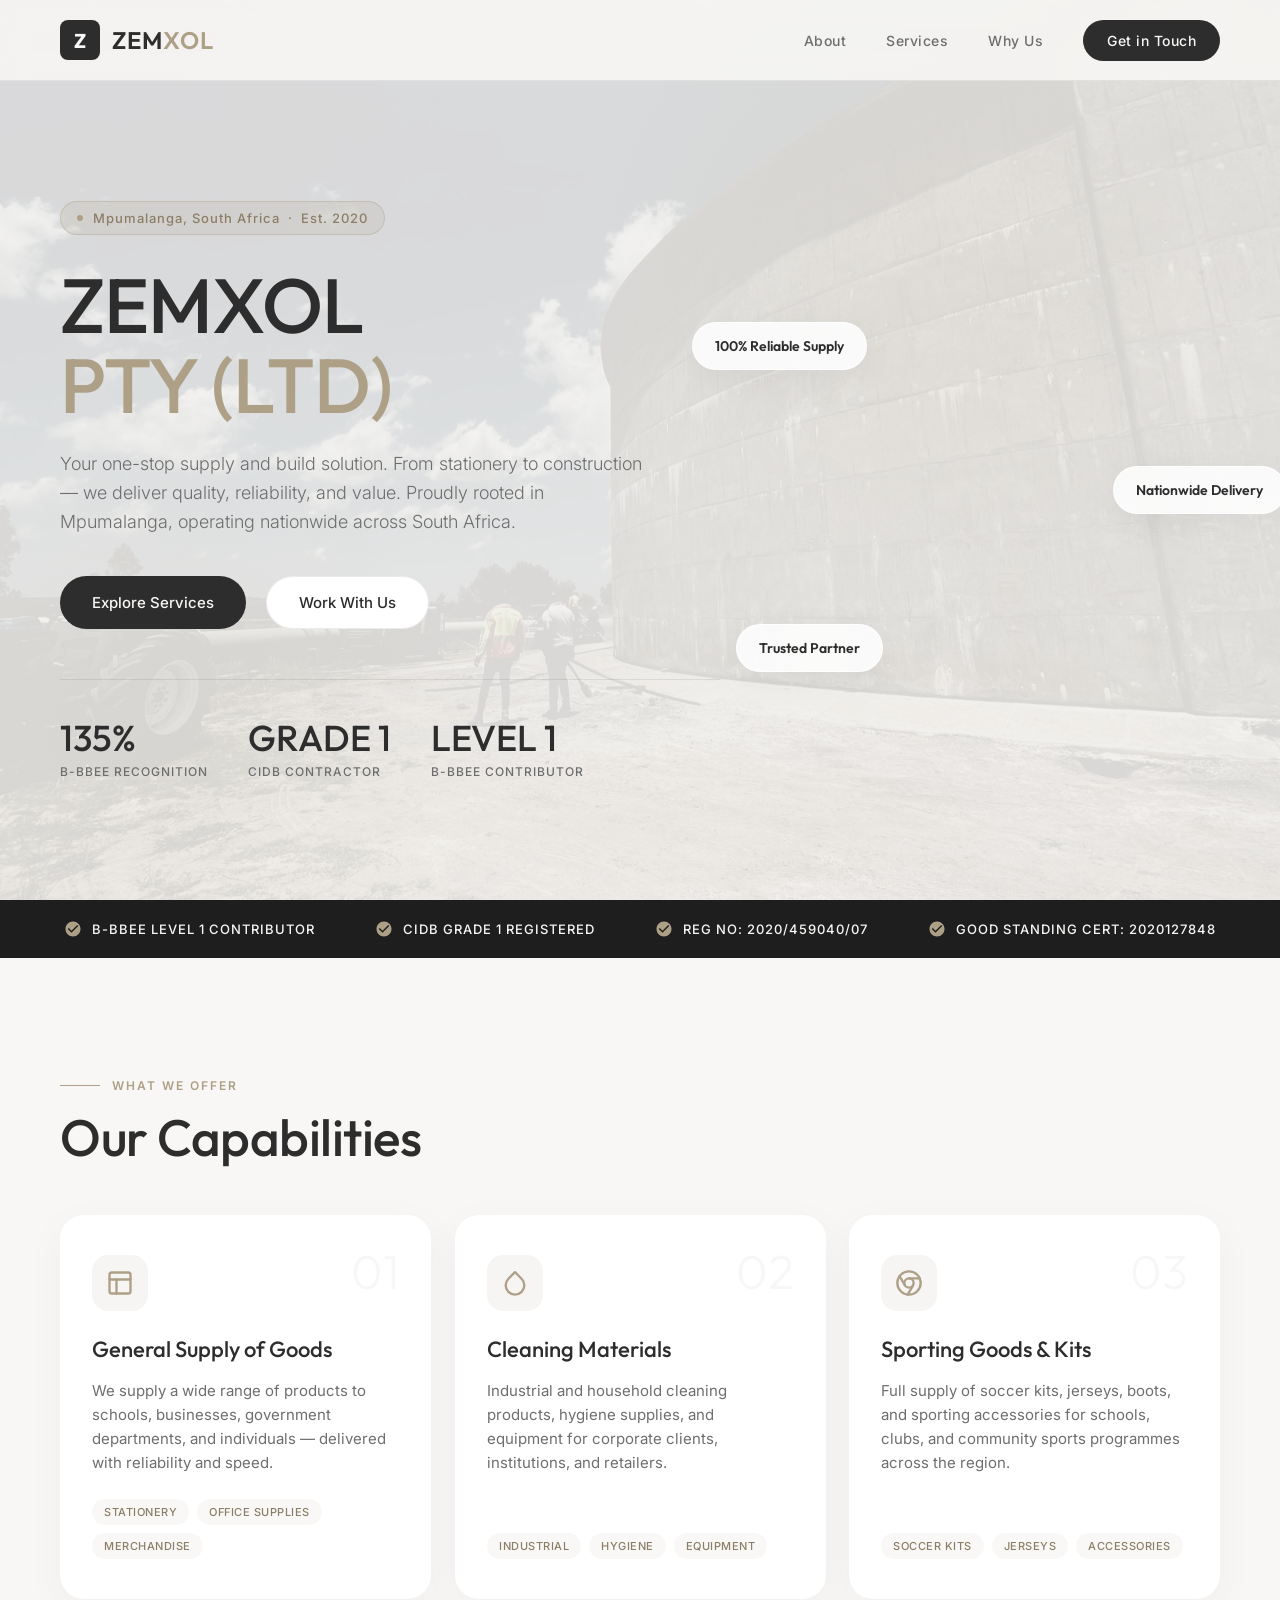
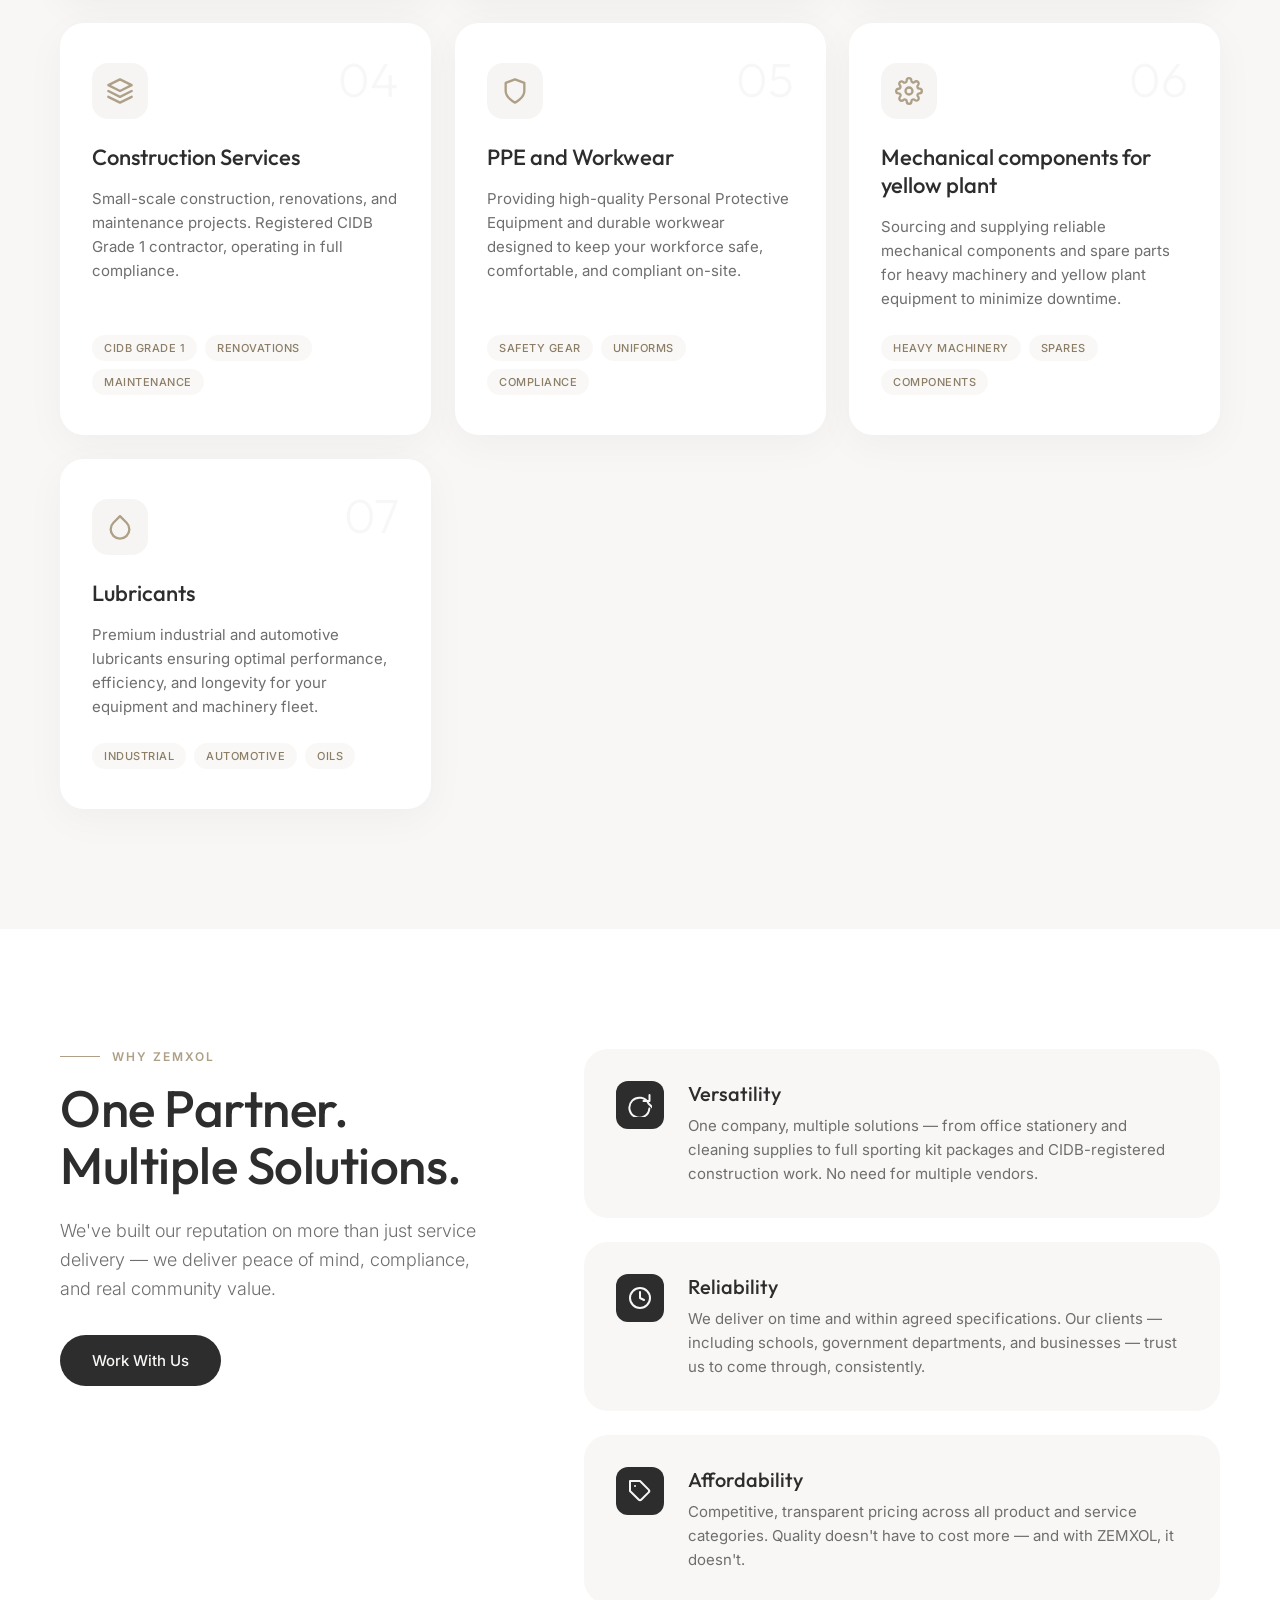
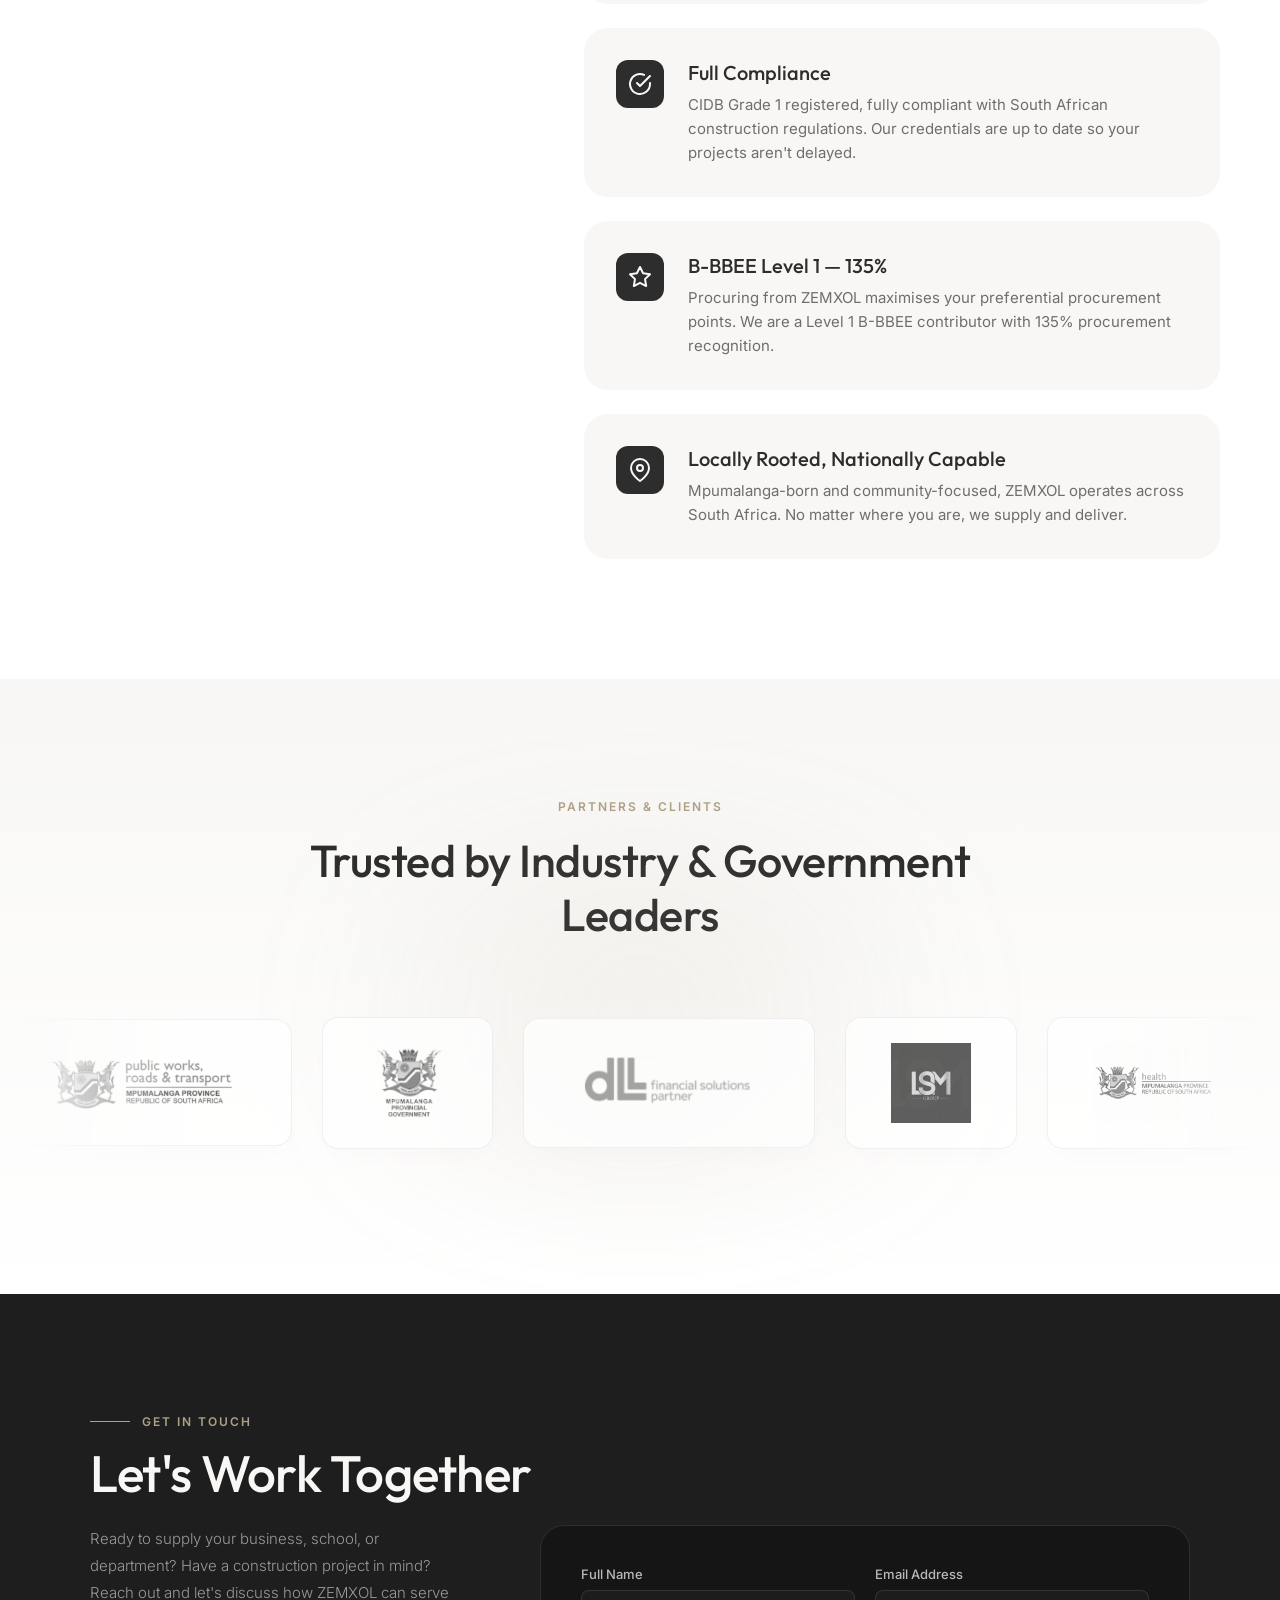
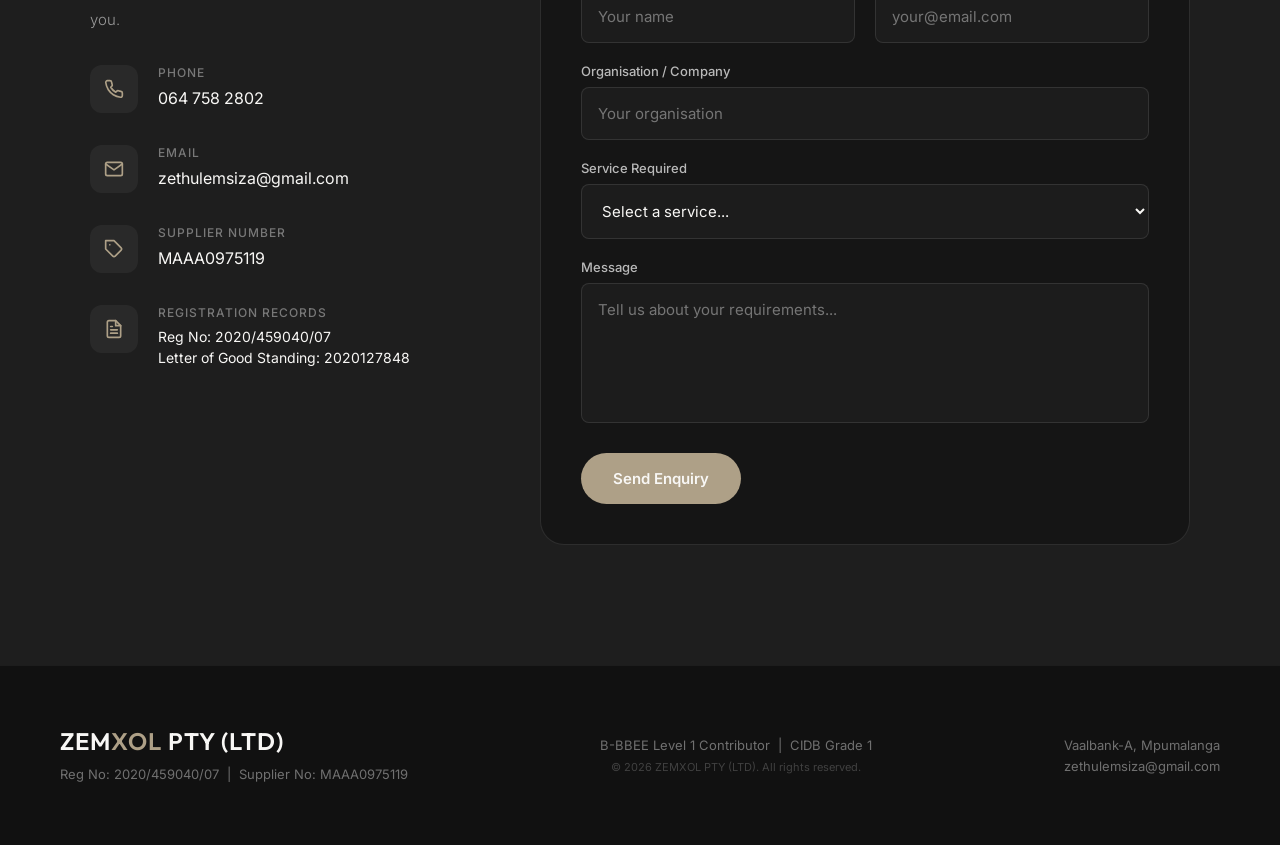
==== commit 26b13e2c: "feat: add smooth infinite loop scrolling ribbon to partners & clients logo section" ====
--- a/index.html
+++ b/index.html
@@ -274,27 +274,54 @@
   <div class="clients-glow-blob"></div>
   <div class="section-label">Partners &amp; Clients</div>
   <h2 class="section-title">Trusted by Industry &amp; Government Leaders</h2>
-  <div class="clients-grid">
-    <div class="client-logo">
-      <img src="assets/images/public_works_logo.png" alt="Department of Public Works Mpumalanga">
-    </div>
-    <div class="client-logo">
-      <img src="assets/images/mpumalanga_gov_logo.png" alt="Mpumalanga Provincial Government">
-    </div>
-    <div class="client-logo">
-      <img src="assets/images/dll_logo.png" alt="DLL Group">
-    </div>
-    <div class="client-logo">
-      <img src="lsmlogo.jpg" alt="LSM">
-    </div>
-    <div class="client-logo">
-      <img src="mplogo.jpg" alt="MP">
-    </div>
-    <div class="client-logo">
-      <img src="SpecoGroup.PNG" alt="Speco Group">
-    </div>
-    <div class="client-logo">
-      <img src="NPC.png" alt="NPC">
+  <div class="clients-ticker-container">
+    <div class="clients-ticker-track">
+      <div class="ticker-group">
+        <div class="client-logo">
+          <img src="assets/images/public_works_logo.png" alt="Department of Public Works Mpumalanga">
+        </div>
+        <div class="client-logo">
+          <img src="assets/images/mpumalanga_gov_logo.png" alt="Mpumalanga Provincial Government">
+        </div>
+        <div class="client-logo">
+          <img src="assets/images/dll_logo.png" alt="DLL Group">
+        </div>
+        <div class="client-logo">
+          <img src="lsmlogo.jpg" alt="LSM">
+        </div>
+        <div class="client-logo">
+          <img src="mplogo.jpg" alt="MP">
+        </div>
+        <div class="client-logo">
+          <img src="SpecoGroup.PNG" alt="Speco Group">
+        </div>
+        <div class="client-logo">
+          <img src="NPC.png" alt="NPC">
+        </div>
+      </div>
+      <div class="ticker-group" aria-hidden="true">
+        <div class="client-logo">
+          <img src="assets/images/public_works_logo.png" alt="Department of Public Works Mpumalanga">
+        </div>
+        <div class="client-logo">
+          <img src="assets/images/mpumalanga_gov_logo.png" alt="Mpumalanga Provincial Government">
+        </div>
+        <div class="client-logo">
+          <img src="assets/images/dll_logo.png" alt="DLL Group">
+        </div>
+        <div class="client-logo">
+          <img src="lsmlogo.jpg" alt="LSM">
+        </div>
+        <div class="client-logo">
+          <img src="mplogo.jpg" alt="MP">
+        </div>
+        <div class="client-logo">
+          <img src="SpecoGroup.PNG" alt="Speco Group">
+        </div>
+        <div class="client-logo">
+          <img src="NPC.png" alt="NPC">
+        </div>
+      </div>
     </div>
   </div>
 </section>
--- a/style.css
+++ b/style.css
@@ -636,23 +636,42 @@
   filter: blur(50px);
 }
 
-.clients-grid {
+.clients-ticker-container {
+  overflow: hidden;
+  width: auto;
+  margin-left: -60px;
+  margin-right: -60px;
+  position: relative;
+  z-index: 1;
+  padding: 25px 0;
+  mask-image: linear-gradient(to right, transparent, black 15%, black 85%, transparent);
+  -webkit-mask-image: linear-gradient(to right, transparent, black 15%, black 85%, transparent);
+}
+
+.clients-ticker-track {
   display: flex;
-  flex-wrap: wrap;
-  justify-content: center;
+  width: max-content;
+  animation: scroll-ticker 35s linear infinite;
+}
+
+.clients-ticker-container:hover .clients-ticker-track {
+  animation-play-state: paused;
+}
+
+.ticker-group {
+  display: flex;
   align-items: center;
   gap: 30px;
-  max-width: 1200px;
-  margin: 0 auto;
-  position: relative;
-  z-index: 1;
+  padding-right: 30px;
+  flex-shrink: 0;
 }
 
 .client-logo {
+  flex-shrink: 0;
   background: var(--bg-secondary);
   border: 1px solid var(--border-light);
   border-radius: var(--border-radius-md);
-  padding: 30px 45px;
+  padding: 25px 45px;
   box-shadow: 0 10px 30px rgba(0, 0, 0, 0.02);
   transition: all 0.5s cubic-bezier(0.16, 1, 0.3, 1);
   display: flex;
@@ -661,36 +680,31 @@
   filter: grayscale(100%);
   opacity: 0.7;
   cursor: pointer;
-  
-  /* Creative float animation */
-  animation: float-logo 5s ease-in-out infinite;
-}
-
-.client-logo:nth-child(1) { animation-delay: 0s; animation-duration: 5s; }
-.client-logo:nth-child(2) { animation-delay: 0.8s; animation-duration: 5.5s; }
-.client-logo:nth-child(3) { animation-delay: 0.3s; animation-duration: 4.8s; }
-.client-logo:nth-child(4) { animation-delay: 1.2s; animation-duration: 6s; }
-.client-logo:nth-child(5) { animation-delay: 0.5s; animation-duration: 5.2s; }
-
-@keyframes float-logo {
-  0%, 100% { transform: translateY(0px) rotate(0deg); }
-  50% { transform: translateY(-8px) rotate(0.5deg); }
 }
 
 .client-logo:hover {
   filter: grayscale(0%);
   opacity: 1;
-  transform: translateY(-15px) scale(1.08) rotate(0deg) !important;
+  transform: translateY(-8px) scale(1.05);
   box-shadow: 0 20px 40px rgba(174, 160, 135, 0.18);
   border-color: var(--accent-primary);
 }
 
 .client-logo img {
-  max-width: 220px;
+  max-width: 200px;
   height: auto;
-  max-height: 90px;
+  max-height: 80px;
   object-fit: contain;
   transition: all 0.4s ease;
+}
+
+@keyframes scroll-ticker {
+  0% {
+    transform: translateX(0);
+  }
+  100% {
+    transform: translateX(-50%);
+  }
 }
 
 /* CONTACT */
@@ -934,12 +948,16 @@
   .footer-mid { text-align: left; }
   .footer-right { text-align: left; }
   .clients { padding: 60px 24px; }
+  .clients-ticker-container {
+    margin-left: -24px;
+    margin-right: -24px;
+    padding: 15px 0;
+  }
   .client-logo {
-    padding: 20px 30px;
-    animation: none !important;
+    padding: 15px 30px;
   }
   .client-logo img {
-    max-width: 150px;
-    max-height: 60px;
+    max-width: 140px;
+    max-height: 55px;
   }
 }
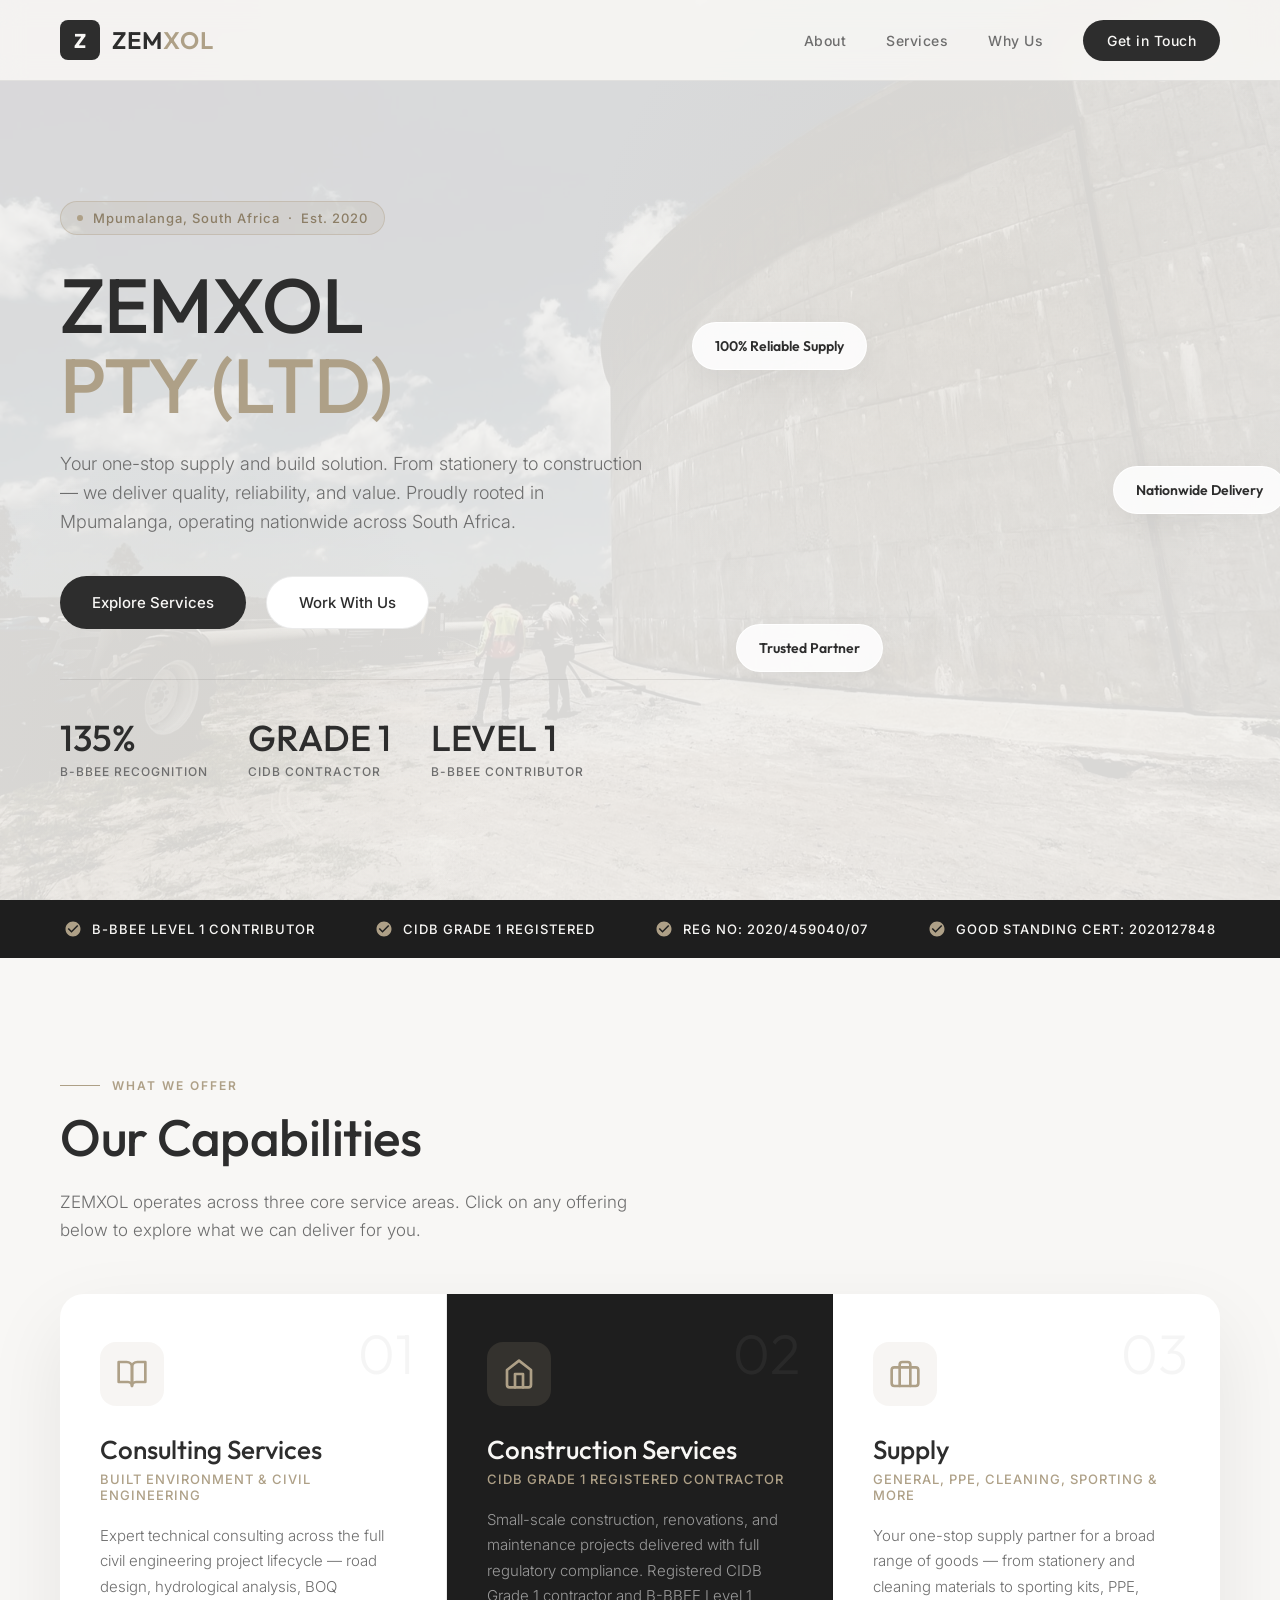
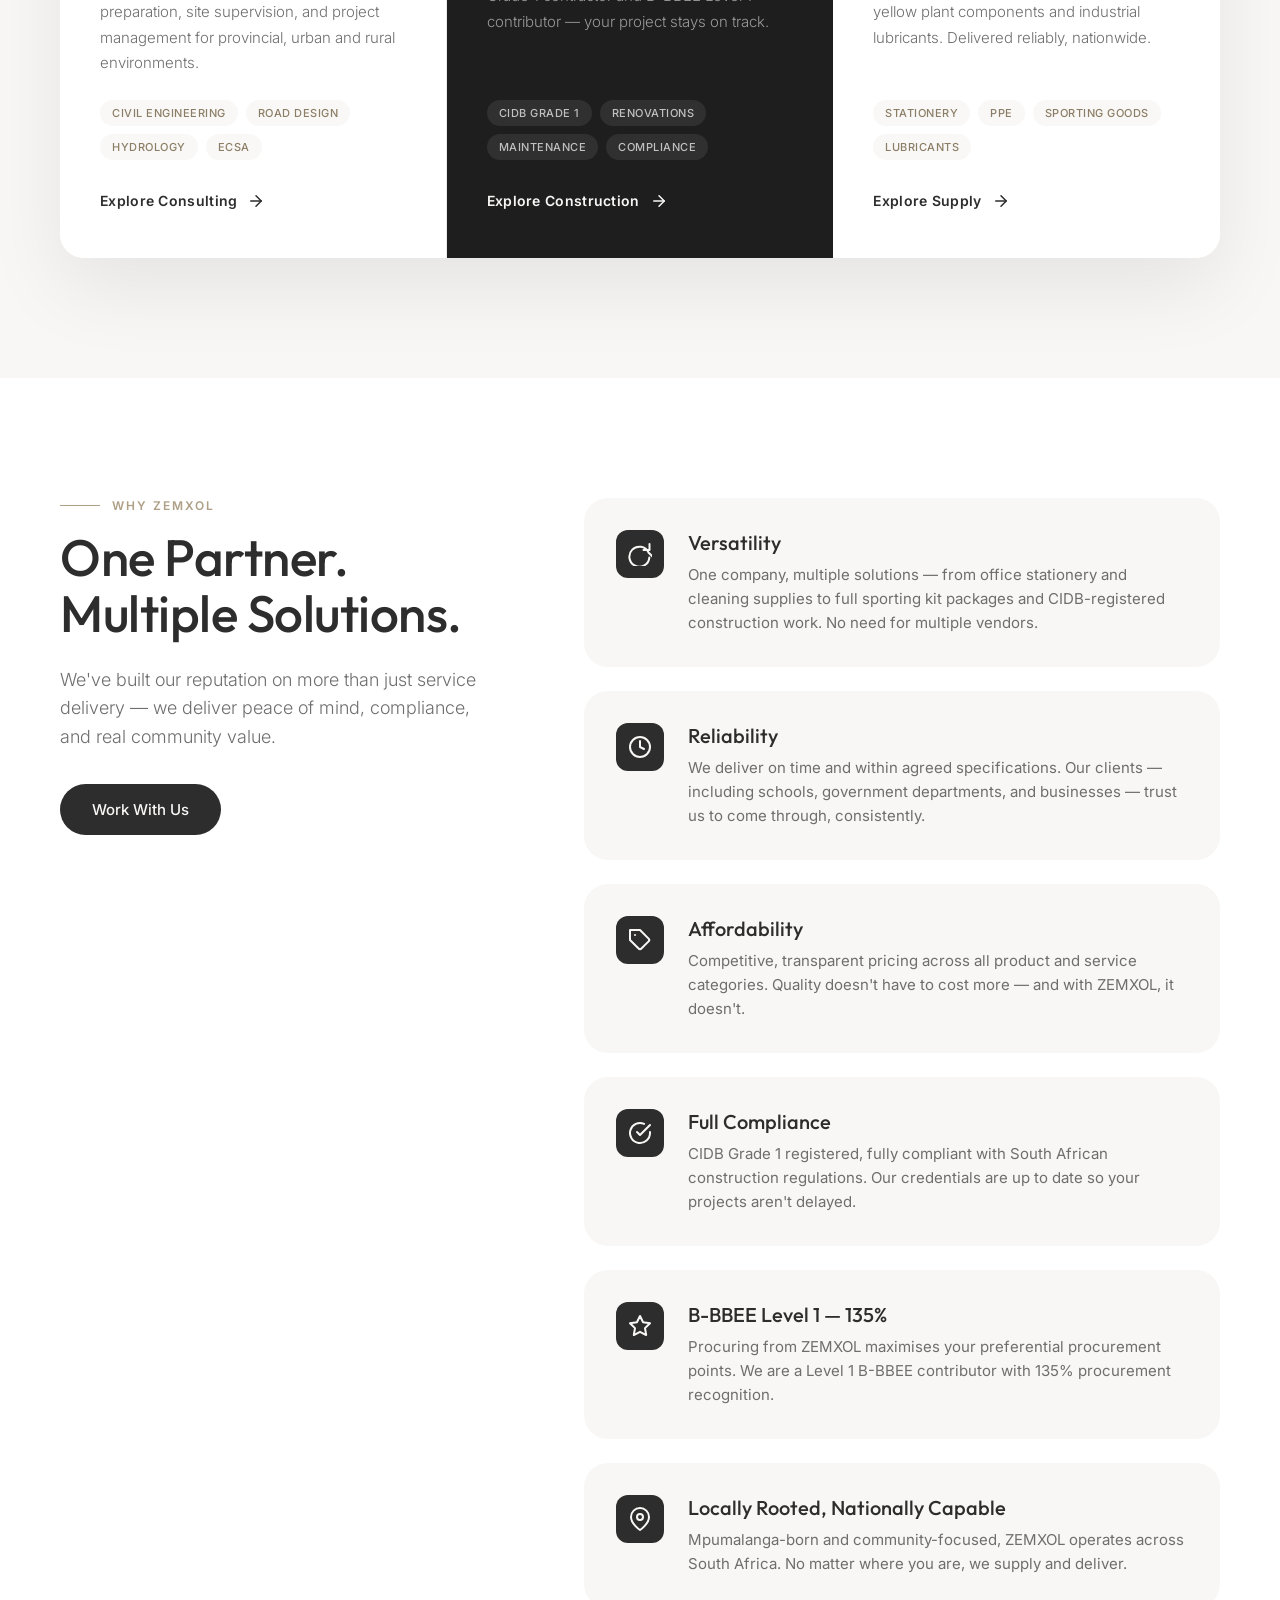
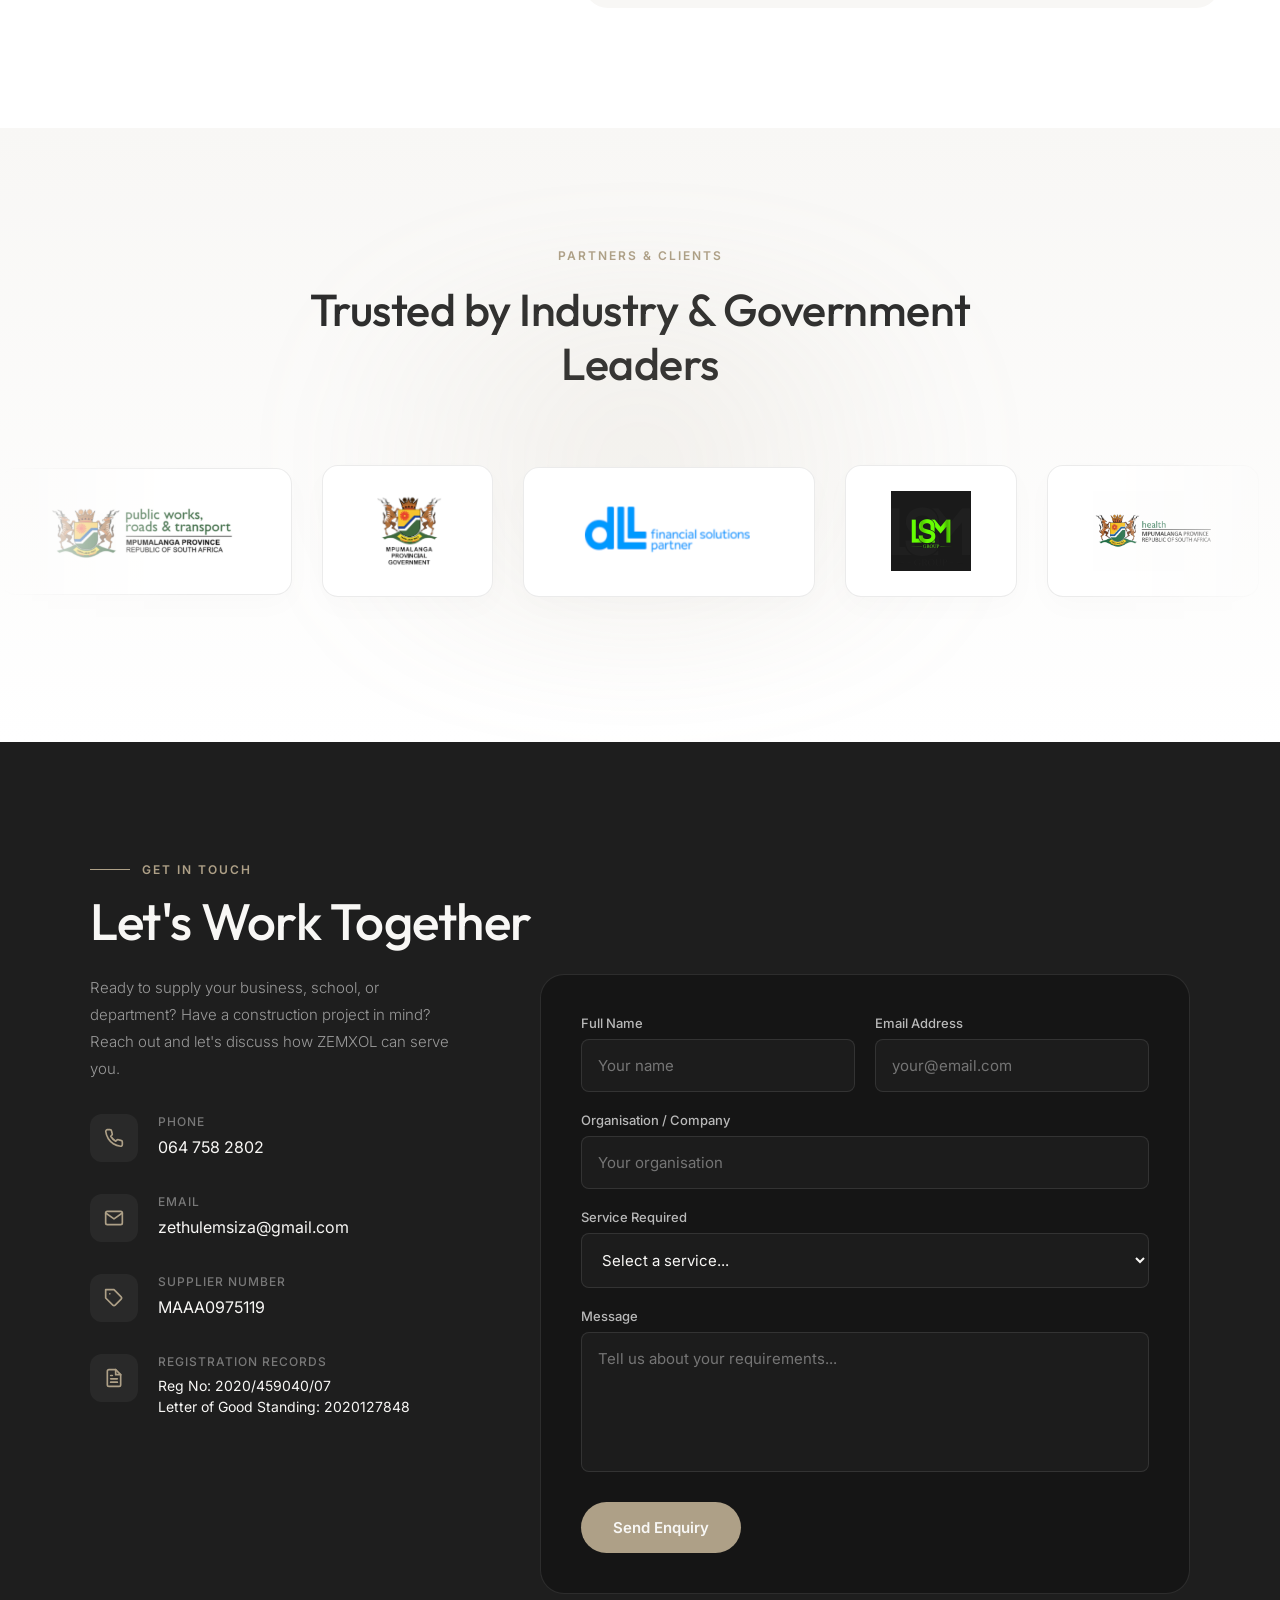
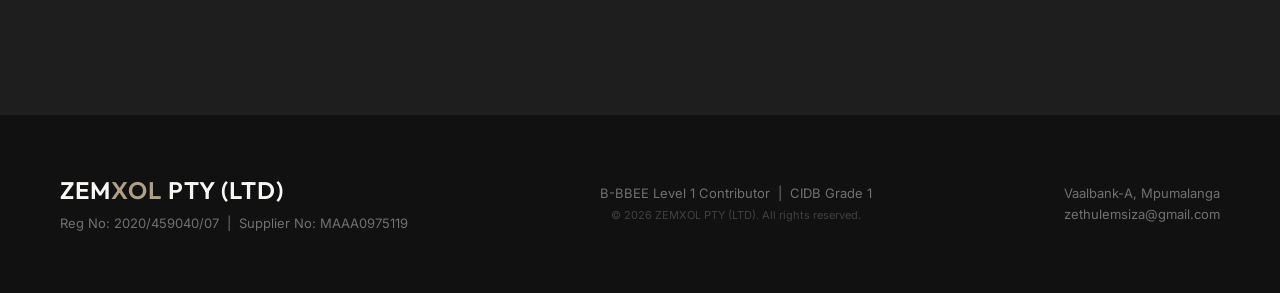
==== commit 7abf77ec: "Restructure services: replace 7-card grid with 3 service pages - Replace Our Capabilities 7-card lay" ====
--- a/index.html
+++ b/index.html
@@ -16,7 +16,14 @@
   </a>
   <ul class="nav-links">
     <li><a href="about.html">About</a></li>
-    <li><a href="#services">Services</a></li>
+    <li class="nav-dropdown-parent">
+      <a href="#services">Services</a>
+      <ul class="nav-dropdown">
+        <li><a href="consulting.html">Consulting</a></li>
+        <li><a href="construction.html">Construction</a></li>
+        <li><a href="supply.html">Supply</a></li>
+      </ul>
+    </li>
     <li><a href="#why">Why Us</a></li>
     <li><a href="#contact" class="nav-cta">Get in Touch</a></li>
   </ul>
@@ -116,101 +123,80 @@
   <div style="max-width:1200px; margin:0 auto;">
     <div class="section-label">What We Offer</div>
     <h2 class="section-title">Our Capabilities</h2>
-    <div class="services-grid">
-      <div class="service-card">
-        <span class="service-num">01</span>
-        <div class="service-icon-wrap">
-          <svg viewBox="0 0 24 24" fill="none" stroke="currentColor" stroke-width="2" stroke-linecap="round" stroke-linejoin="round"><rect x="3" y="3" width="18" height="18" rx="2" ry="2"></rect><line x1="3" y1="9" x2="21" y2="9"></line><line x1="9" y1="21" x2="9" y2="9"></line></svg>
-        </div>
-        <div class="service-name">General Supply of Goods</div>
-        <p class="service-desc">We supply a wide range of products to schools, businesses, government departments, and individuals — delivered with reliability and speed.</p>
-        <div class="service-tags">
-          <span class="tag">Stationery</span>
-          <span class="tag">Office Supplies</span>
-          <span class="tag">Merchandise</span>
-        </div>
-      </div>
-      <div class="service-card">
-        <span class="service-num">02</span>
-        <div class="service-icon-wrap">
-          <svg viewBox="0 0 24 24" fill="none" stroke="currentColor" stroke-width="2" stroke-linecap="round" stroke-linejoin="round"><path d="M12 2.69l5.66 5.66a8 8 0 1 1-11.31 0z"></path></svg>
-        </div>
-        <div class="service-name">Cleaning Materials</div>
-        <p class="service-desc">Industrial and household cleaning products, hygiene supplies, and equipment for corporate clients, institutions, and retailers.</p>
-        <div class="service-tags">
-          <span class="tag">Industrial</span>
-          <span class="tag">Hygiene</span>
-          <span class="tag">Equipment</span>
-        </div>
-      </div>
-      <div class="service-card">
-        <span class="service-num">03</span>
-        <div class="service-icon-wrap">
-          <svg viewBox="0 0 24 24" fill="none" stroke="currentColor" stroke-width="2" stroke-linecap="round" stroke-linejoin="round"><circle cx="12" cy="12" r="10"></circle><circle cx="12" cy="12" r="4"></circle><line x1="21.17" y1="8" x2="12" y2="8"></line><line x1="3.95" y1="6.06" x2="8.54" y2="14"></line><line x1="10.88" y1="21.94" x2="15.46" y2="14"></line></svg>
-        </div>
-        <div class="service-name">Sporting Goods & Kits</div>
-        <p class="service-desc">Full supply of soccer kits, jerseys, boots, and sporting accessories for schools, clubs, and community sports programmes across the region.</p>
-        <div class="service-tags">
-          <span class="tag">Soccer Kits</span>
-          <span class="tag">Jerseys</span>
-          <span class="tag">Accessories</span>
-        </div>
-      </div>
-      <div class="service-card">
-        <span class="service-num">04</span>
-        <div class="service-icon-wrap">
-          <svg viewBox="0 0 24 24" fill="none" stroke="currentColor" stroke-width="2" stroke-linecap="round" stroke-linejoin="round"><polygon points="12 2 2 7 12 12 22 7 12 2"></polygon><polyline points="2 17 12 22 22 17"></polyline><polyline points="2 12 12 17 22 12"></polyline></svg>
-        </div>
-        <div class="service-name">Construction Services</div>
-        <p class="service-desc">Small-scale construction, renovations, and maintenance projects. Registered CIDB Grade 1 contractor, operating in full compliance.</p>
-        <div class="service-tags">
-          <span class="tag">CIDB Grade 1</span>
-          <span class="tag">Renovations</span>
-          <span class="tag">Maintenance</span>
-        </div>
-      </div>
-      <div class="service-card">
-        <span class="service-num">05</span>
-        <div class="service-icon-wrap">
-          <svg viewBox="0 0 24 24" fill="none" stroke="currentColor" stroke-width="2" stroke-linecap="round" stroke-linejoin="round"><path d="M12 22s8-4 8-10V5l-8-3-8 3v7c0 6 8 10 8 10z"></path></svg>
-        </div>
-        <div class="service-name">PPE and Workwear</div>
-        <p class="service-desc">Providing high-quality Personal Protective Equipment and durable workwear designed to keep your workforce safe, comfortable, and compliant on-site.</p>
-        <div class="service-tags">
-          <span class="tag">Safety Gear</span>
-          <span class="tag">Uniforms</span>
-          <span class="tag">Compliance</span>
-        </div>
-      </div>
-      <div class="service-card">
-        <span class="service-num">06</span>
-        <div class="service-icon-wrap">
-          <svg viewBox="0 0 24 24" fill="none" stroke="currentColor" stroke-width="2" stroke-linecap="round" stroke-linejoin="round"><circle cx="12" cy="12" r="3"></circle><path d="M19.4 15a1.65 1.65 0 0 0 .33 1.82l.06.06a2 2 0 0 1 0 2.83 2 2 0 0 1-2.83 0l-.06-.06a1.65 1.65 0 0 0-1.82-.33 1.65 1.65 0 0 0-1 1.51V21a2 2 0 0 1-2 2 2 2 0 0 1-2-2v-.09A1.65 1.65 0 0 0 9 19.4a1.65 1.65 0 0 0-1.82.33l-.06.06a2 2 0 0 1-2.83 0 2 2 0 0 1 0-2.83l.06-.06a1.65 1.65 0 0 0 .33-1.82 1.65 1.65 0 0 0-1.51-1H3a2 2 0 0 1-2-2 2 2 0 0 1 2-2h.09A1.65 1.65 0 0 0 4.6 9a1.65 1.65 0 0 0-.33-1.82l-.06-.06a2 2 0 0 1 0-2.83 2 2 0 0 1 2.83 0l.06.06a1.65 1.65 0 0 0 1.82.33H9a1.65 1.65 0 0 0 1-1.51V3a2 2 0 0 1 2-2 2 2 0 0 1 2 2v.09a1.65 1.65 0 0 0 1 1.51 1.65 1.65 0 0 0 1.82-.33l.06-.06a2 2 0 0 1 2.83 0 2 2 0 0 1 0 2.83l-.06.06a1.65 1.65 0 0 0-.33 1.82V9a1.65 1.65 0 0 0 1.51 1H21a2 2 0 0 1 2 2 2 2 0 0 1-2 2h-.09a1.65 1.65 0 0 0-1.51 1z"></path></svg>
-        </div>
-        <div class="service-name">Mechanical components for yellow plant</div>
-        <p class="service-desc">Sourcing and supplying reliable mechanical components and spare parts for heavy machinery and yellow plant equipment to minimize downtime.</p>
-        <div class="service-tags">
-          <span class="tag">Heavy Machinery</span>
-          <span class="tag">Spares</span>
-          <span class="tag">Components</span>
-        </div>
-      </div>
-      <div class="service-card">
-        <span class="service-num">07</span>
-        <div class="service-icon-wrap">
-          <svg viewBox="0 0 24 24" fill="none" stroke="currentColor" stroke-width="2" stroke-linecap="round" stroke-linejoin="round"><path d="M12 2.69l5.66 5.66a8 8 0 1 1-11.31 0z"></path></svg>
-        </div>
-        <div class="service-name">Lubricants</div>
-        <p class="service-desc">Premium industrial and automotive lubricants ensuring optimal performance, efficiency, and longevity for your equipment and machinery fleet.</p>
-        <div class="service-tags">
-          <span class="tag">Industrial</span>
-          <span class="tag">Automotive</span>
-          <span class="tag">Oils</span>
-        </div>
-      </div>
+    <p class="services-intro">ZEMXOL operates across three core service areas. Click on any offering below to explore what we can deliver for you.</p>
+    <div class="services-trio">
+
+      <a href="consulting.html" class="trio-card" id="service-consulting">
+        <div class="trio-card-inner">
+          <div class="trio-num">01</div>
+          <div class="trio-icon-wrap">
+            <svg viewBox="0 0 24 24" fill="none" stroke="currentColor" stroke-width="2" stroke-linecap="round" stroke-linejoin="round"><path d="M2 3h6a4 4 0 0 1 4 4v14a3 3 0 0 0-3-3H2z"></path><path d="M22 3h-6a4 4 0 0 0-4 4v14a3 3 0 0 1 3-3h7z"></path></svg>
+          </div>
+          <h3 class="trio-title">Consulting Services</h3>
+          <p class="trio-sub">Built Environment &amp; Civil Engineering</p>
+          <p class="trio-desc">Expert technical consulting across the full civil engineering project lifecycle — road design, hydrological analysis, BOQ preparation, site supervision, and project management for provincial, urban and rural environments.</p>
+          <div class="trio-tags">
+            <span class="tag">Civil Engineering</span>
+            <span class="tag">Road Design</span>
+            <span class="tag">Hydrology</span>
+            <span class="tag">ECSA</span>
+          </div>
+          <div class="trio-cta">
+            Explore Consulting
+            <svg viewBox="0 0 24 24" fill="none" stroke="currentColor" stroke-width="2" stroke-linecap="round" stroke-linejoin="round"><line x1="5" y1="12" x2="19" y2="12"></line><polyline points="12 5 19 12 12 19"></polyline></svg>
+          </div>
+        </div>
+      </a>
+
+      <a href="construction.html" class="trio-card trio-card--dark" id="service-construction">
+        <div class="trio-card-inner">
+          <div class="trio-num">02</div>
+          <div class="trio-icon-wrap">
+            <svg viewBox="0 0 24 24" fill="none" stroke="currentColor" stroke-width="2" stroke-linecap="round" stroke-linejoin="round"><path d="M3 9l9-7 9 7v11a2 2 0 0 1-2 2H5a2 2 0 0 1-2-2z"></path><polyline points="9 22 9 12 15 12 15 22"></polyline></svg>
+          </div>
+          <h3 class="trio-title">Construction Services</h3>
+          <p class="trio-sub">CIDB Grade 1 Registered Contractor</p>
+          <p class="trio-desc">Small-scale construction, renovations, and maintenance projects delivered with full regulatory compliance. Registered CIDB Grade 1 contractor and B-BBEE Level 1 contributor — your project stays on track.</p>
+          <div class="trio-tags">
+            <span class="tag tag--light">CIDB Grade 1</span>
+            <span class="tag tag--light">Renovations</span>
+            <span class="tag tag--light">Maintenance</span>
+            <span class="tag tag--light">Compliance</span>
+          </div>
+          <div class="trio-cta trio-cta--light">
+            Explore Construction
+            <svg viewBox="0 0 24 24" fill="none" stroke="currentColor" stroke-width="2" stroke-linecap="round" stroke-linejoin="round"><line x1="5" y1="12" x2="19" y2="12"></line><polyline points="12 5 19 12 12 19"></polyline></svg>
+          </div>
+        </div>
+      </a>
+
+      <a href="supply.html" class="trio-card" id="service-supply">
+        <div class="trio-card-inner">
+          <div class="trio-num">03</div>
+          <div class="trio-icon-wrap">
+            <svg viewBox="0 0 24 24" fill="none" stroke="currentColor" stroke-width="2" stroke-linecap="round" stroke-linejoin="round"><rect x="2" y="7" width="20" height="14" rx="2" ry="2"></rect><path d="M16 21V5a2 2 0 0 0-2-2h-4a2 2 0 0 0-2 2v16"></path></svg>
+          </div>
+          <h3 class="trio-title">Supply</h3>
+          <p class="trio-sub">General, PPE, Cleaning, Sporting &amp; More</p>
+          <p class="trio-desc">Your one-stop supply partner for a broad range of goods — from stationery and cleaning materials to sporting kits, PPE, yellow plant components and industrial lubricants. Delivered reliably, nationwide.</p>
+          <div class="trio-tags">
+            <span class="tag">Stationery</span>
+            <span class="tag">PPE</span>
+            <span class="tag">Sporting Goods</span>
+            <span class="tag">Lubricants</span>
+          </div>
+          <div class="trio-cta">
+            Explore Supply
+            <svg viewBox="0 0 24 24" fill="none" stroke="currentColor" stroke-width="2" stroke-linecap="round" stroke-linejoin="round"><line x1="5" y1="12" x2="19" y2="12"></line><polyline points="12 5 19 12 12 19"></polyline></svg>
+          </div>
+        </div>
+      </a>
+
     </div>
   </div>
 </section>
+
+
 
 
 <!-- WHY CHOOSE US -->
@@ -390,13 +376,14 @@
           <label>Service Required</label>
           <select>
             <option value="">Select a service...</option>
-            <option>General Supply of Goods</option>
-            <option>Cleaning Materials &amp; Equipment</option>
-            <option>Sporting Goods &amp; Soccer Kits</option>
+            <option>Consulting — Built Environment &amp; Civil Engineering</option>
             <option>Construction Services</option>
-            <option>PPE and Workwear</option>
-            <option>Mechanical components for yellow plant</option>
-            <option>Lubricants</option>
+            <option>Supply — General Goods &amp; Stationery</option>
+            <option>Supply — Cleaning Materials</option>
+            <option>Supply — Sporting Goods &amp; Kits</option>
+            <option>Supply — PPE &amp; Workwear</option>
+            <option>Supply — Mechanical Components (Yellow Plant)</option>
+            <option>Supply — Lubricants</option>
             <option>Multiple Services</option>
             <option>General Enquiry</option>
           </select>
--- a/style.css
+++ b/style.css
@@ -677,14 +677,10 @@
   display: flex;
   align-items: center;
   justify-content: center;
-  filter: grayscale(100%);
-  opacity: 0.7;
   cursor: pointer;
 }
 
 .client-logo:hover {
-  filter: grayscale(0%);
-  opacity: 1;
   transform: translateY(-8px) scale(1.05);
   box-shadow: 0 20px 40px rgba(174, 160, 135, 0.18);
   border-color: var(--accent-primary);
@@ -960,4 +956,652 @@
     max-width: 140px;
     max-height: 55px;
   }
+}
+
+/* =============================================
+   NAV DROPDOWN
+   ============================================= */
+.nav-dropdown-parent {
+  position: relative;
+}
+.nav-dropdown {
+  display: none;
+  position: absolute;
+  top: calc(100% + 16px);
+  left: 50%;
+  transform: translateX(-50%);
+  background: var(--bg-secondary);
+  border: 1px solid var(--border-light);
+  border-radius: var(--border-radius-md);
+  padding: 8px 0;
+  list-style: none;
+  min-width: 180px;
+  box-shadow: 0 20px 50px rgba(0,0,0,0.08);
+  z-index: 200;
+}
+.nav-dropdown li a {
+  display: block;
+  padding: 12px 20px;
+  font-size: 14px;
+  color: var(--text-secondary) !important;
+  text-decoration: none;
+  transition: all 0.2s ease;
+  white-space: nowrap;
+}
+.nav-dropdown li a:hover {
+  color: var(--text-primary) !important;
+  background: var(--bg-primary);
+  padding-left: 26px;
+}
+.nav-dropdown-parent:hover .nav-dropdown {
+  display: block;
+  animation: fadeUp 0.2s ease both;
+}
+.nav-active { color: var(--text-primary) !important; }
+
+/* =============================================
+   SERVICES INTRO
+   ============================================= */
+.services-intro {
+  font-size: 17px;
+  color: var(--text-secondary);
+  max-width: 600px;
+  line-height: 1.6;
+  font-weight: 300;
+  margin-bottom: 50px;
+}
+
+/* =============================================
+   SERVICES TRIO (landing page 3-card layout)
+   ============================================= */
+.services-trio {
+  display: grid;
+  grid-template-columns: repeat(3, 1fr);
+  gap: 0;
+  border-radius: var(--border-radius-lg);
+  overflow: hidden;
+  box-shadow: 0 30px 80px rgba(0,0,0,0.08);
+}
+
+.trio-card {
+  display: block;
+  text-decoration: none;
+  position: relative;
+  background: var(--bg-secondary);
+  transition: all 0.4s cubic-bezier(0.16, 1, 0.3, 1);
+  border-right: 1px solid var(--border-light);
+}
+.trio-card:last-child { border-right: none; }
+
+.trio-card--dark {
+  background: var(--bg-dark);
+}
+
+.trio-card:hover {
+  transform: translateY(-6px);
+  box-shadow: 0 30px 60px rgba(0,0,0,0.12);
+  z-index: 2;
+}
+
+.trio-card-inner {
+  padding: 48px 40px;
+  height: 100%;
+  display: flex;
+  flex-direction: column;
+  position: relative;
+}
+
+.trio-num {
+  position: absolute;
+  top: 32px;
+  right: 32px;
+  font-family: 'Outfit', sans-serif;
+  font-weight: 300;
+  font-size: 56px;
+  color: rgba(0,0,0,0.04);
+  line-height: 1;
+}
+.trio-card--dark .trio-num {
+  color: rgba(255,255,255,0.05);
+}
+
+.trio-icon-wrap {
+  width: 64px;
+  height: 64px;
+  background: rgba(174, 160, 135, 0.1);
+  border-radius: var(--border-radius-md);
+  display: flex;
+  align-items: center;
+  justify-content: center;
+  margin-bottom: 28px;
+  color: var(--accent-primary);
+  transition: all 0.3s ease;
+}
+.trio-card--dark .trio-icon-wrap {
+  background: rgba(174, 160, 135, 0.15);
+}
+.trio-card:hover .trio-icon-wrap {
+  background: rgba(174, 160, 135, 0.2);
+  transform: scale(1.05);
+}
+.trio-icon-wrap svg {
+  width: 32px;
+  height: 32px;
+}
+
+.trio-title {
+  font-family: 'Outfit', sans-serif;
+  font-size: 26px;
+  font-weight: 500;
+  color: var(--text-primary);
+  margin-bottom: 6px;
+  line-height: 1.2;
+}
+.trio-card--dark .trio-title {
+  color: var(--bg-primary);
+}
+
+.trio-sub {
+  font-size: 13px;
+  font-weight: 500;
+  text-transform: uppercase;
+  letter-spacing: 1px;
+  color: var(--accent-primary);
+  margin-bottom: 20px;
+}
+
+.trio-desc {
+  font-size: 15px;
+  line-height: 1.7;
+  color: var(--text-secondary);
+  flex-grow: 1;
+  margin-bottom: 24px;
+  font-weight: 300;
+}
+.trio-card--dark .trio-desc {
+  color: rgba(255,255,255,0.55);
+}
+
+.trio-tags {
+  display: flex;
+  flex-wrap: wrap;
+  gap: 8px;
+  margin-bottom: 32px;
+}
+
+.tag--light {
+  color: rgba(255,255,255,0.7) !important;
+  background: rgba(255,255,255,0.08) !important;
+}
+
+.trio-cta {
+  display: flex;
+  align-items: center;
+  gap: 10px;
+  font-family: 'Inter', sans-serif;
+  font-size: 14px;
+  font-weight: 600;
+  color: var(--text-primary);
+  letter-spacing: 0.3px;
+  transition: gap 0.3s ease;
+  margin-top: auto;
+}
+.trio-cta--light {
+  color: var(--bg-primary);
+}
+.trio-card:hover .trio-cta {
+  gap: 16px;
+}
+.trio-cta svg {
+  width: 18px;
+  height: 18px;
+  transition: transform 0.3s ease;
+}
+.trio-card:hover .trio-cta svg {
+  transform: translateX(4px);
+}
+
+@media (max-width: 900px) {
+  .services-trio {
+    grid-template-columns: 1fr;
+  }
+  .trio-card {
+    border-right: none;
+    border-bottom: 1px solid var(--border-light);
+  }
+  .trio-card--dark {
+    border-bottom-color: rgba(255,255,255,0.08);
+  }
+  .trio-card:last-child { border-bottom: none; }
+  .trio-card-inner { padding: 36px 28px; }
+}
+
+/* =============================================
+   SUB-PAGE: HERO
+   ============================================= */
+.sp-hero {
+  min-height: 55vh;
+  background: var(--bg-primary);
+  position: relative;
+  display: flex;
+  align-items: center;
+  padding: 160px 60px 80px;
+  overflow: hidden;
+}
+.sp-hero--dark {
+  background: var(--bg-dark);
+}
+.sp-hero-bg {
+  position: absolute;
+  inset: 0;
+  background: radial-gradient(ellipse at 70% 50%, rgba(174,160,135,0.1) 0%, transparent 65%);
+  pointer-events: none;
+}
+.sp-hero-bg--dark {
+  background: radial-gradient(ellipse at 70% 50%, rgba(174,160,135,0.08) 0%, transparent 65%);
+}
+.sp-hero-content {
+  position: relative;
+  z-index: 1;
+  max-width: 800px;
+}
+.sp-breadcrumb {
+  display: flex;
+  align-items: center;
+  gap: 10px;
+  margin-bottom: 24px;
+  font-size: 13px;
+  color: var(--text-secondary);
+}
+.sp-breadcrumb a {
+  color: var(--text-secondary);
+  text-decoration: none;
+  transition: color 0.2s ease;
+}
+.sp-breadcrumb a:hover { color: var(--accent-primary); }
+.sp-breadcrumb span:last-child { color: var(--accent-primary); font-weight: 500; }
+.sp-breadcrumb--dark a { color: rgba(255,255,255,0.4); }
+.sp-breadcrumb--dark span { color: rgba(255,255,255,0.4); }
+.sp-breadcrumb--dark span:last-child { color: var(--accent-primary); }
+
+.sp-hero-title {
+  font-family: 'Outfit', sans-serif;
+  font-size: clamp(40px, 5.5vw, 72px);
+  font-weight: 500;
+  line-height: 1.05;
+  letter-spacing: -1px;
+  color: var(--text-primary);
+  margin-bottom: 24px;
+}
+.sp-hero-title--dark { color: var(--bg-primary); }
+
+.sp-hero-sub {
+  font-size: 18px;
+  line-height: 1.7;
+  color: var(--text-secondary);
+  max-width: 680px;
+  font-weight: 300;
+  margin-bottom: 32px;
+}
+.sp-hero-sub--dark { color: rgba(255,255,255,0.55); }
+
+.sp-hero-tags {
+  display: flex;
+  flex-wrap: wrap;
+  gap: 10px;
+}
+
+/* =============================================
+   SUB-PAGE: SECTION
+   ============================================= */
+.sp-section { padding: 100px 60px; }
+.sp-section-inner { max-width: 1200px; margin: 0 auto; }
+
+.sp-section-lead {
+  font-size: 18px;
+  line-height: 1.7;
+  color: var(--text-secondary);
+  max-width: 720px;
+  font-weight: 300;
+  margin-bottom: 60px;
+}
+
+/* =============================================
+   CAPABILITY GRID (Consulting & Construction)
+   ============================================= */
+.capability-grid {
+  display: grid;
+  grid-template-columns: repeat(auto-fit, minmax(340px, 1fr));
+  gap: 24px;
+}
+
+.capability-card {
+  background: var(--bg-secondary);
+  border-radius: var(--border-radius-lg);
+  padding: 36px 32px;
+  border: 1px solid var(--border-light);
+  transition: all 0.35s ease;
+  display: flex;
+  flex-direction: column;
+}
+.capability-card:hover {
+  transform: translateY(-6px);
+  box-shadow: var(--shadow-hover);
+  border-color: rgba(174,160,135,0.3);
+}
+
+.capability-icon {
+  width: 56px;
+  height: 56px;
+  background: rgba(174, 160, 135, 0.1);
+  border-radius: var(--border-radius-md);
+  display: flex;
+  align-items: center;
+  justify-content: center;
+  color: var(--accent-primary);
+  margin-bottom: 20px;
+  transition: background 0.3s ease;
+}
+.capability-card:hover .capability-icon {
+  background: rgba(174, 160, 135, 0.2);
+}
+.capability-icon svg { width: 28px; height: 28px; }
+
+.capability-title {
+  font-family: 'Outfit', sans-serif;
+  font-size: 20px;
+  font-weight: 500;
+  color: var(--text-primary);
+  margin-bottom: 12px;
+  line-height: 1.3;
+}
+.capability-desc {
+  font-size: 15px;
+  line-height: 1.7;
+  color: var(--text-secondary);
+  font-weight: 300;
+  flex-grow: 1;
+  margin-bottom: 20px;
+}
+.capability-tags {
+  display: flex;
+  flex-wrap: wrap;
+  gap: 8px;
+  margin-top: auto;
+}
+
+/* =============================================
+   SERVICE AREAS GRID (Consulting page)
+   ============================================= */
+.service-areas-grid {
+  display: grid;
+  grid-template-columns: repeat(auto-fit, minmax(300px, 1fr));
+  gap: 2px;
+  background: var(--border-light);
+  border-radius: var(--border-radius-lg);
+  overflow: hidden;
+  margin-top: 50px;
+}
+
+.service-area-item {
+  background: var(--bg-secondary);
+  padding: 36px 32px;
+  display: flex;
+  gap: 24px;
+  align-items: flex-start;
+  transition: background 0.3s ease;
+}
+.service-area-item:hover { background: var(--bg-primary); }
+
+.service-area-num {
+  font-family: 'Outfit', sans-serif;
+  font-size: 40px;
+  font-weight: 300;
+  color: rgba(0,0,0,0.06);
+  line-height: 1;
+  flex-shrink: 0;
+  width: 56px;
+}
+.service-area-body h3 {
+  font-family: 'Outfit', sans-serif;
+  font-size: 18px;
+  font-weight: 500;
+  color: var(--text-primary);
+  margin-bottom: 10px;
+}
+.service-area-body p {
+  font-size: 14px;
+  line-height: 1.7;
+  color: var(--text-secondary);
+  font-weight: 300;
+}
+
+/* =============================================
+   CREDENTIALS STRIP (Construction page)
+   ============================================= */
+.sp-credentials {
+  background: var(--bg-dark);
+  padding: 60px;
+}
+.sp-credentials-inner {
+  max-width: 1100px;
+  margin: 0 auto;
+  display: flex;
+  align-items: center;
+  justify-content: space-around;
+  flex-wrap: wrap;
+  gap: 40px;
+}
+.credential-block {
+  text-align: center;
+}
+.credential-num {
+  font-family: 'Outfit', sans-serif;
+  font-size: 52px;
+  font-weight: 500;
+  color: var(--accent-primary);
+  line-height: 1;
+  margin-bottom: 10px;
+}
+.credential-label {
+  font-size: 13px;
+  font-weight: 500;
+  text-transform: uppercase;
+  letter-spacing: 1px;
+  color: rgba(255,255,255,0.4);
+}
+.credential-divider {
+  width: 1px;
+  height: 60px;
+  background: rgba(255,255,255,0.08);
+}
+
+/* =============================================
+   SUPPLY GRID (Supply page)
+   ============================================= */
+.supply-grid {
+  display: grid;
+  grid-template-columns: repeat(auto-fit, minmax(340px, 1fr));
+  gap: 24px;
+}
+
+.supply-card {
+  background: var(--bg-secondary);
+  border-radius: var(--border-radius-lg);
+  padding: 36px 32px;
+  border: 1px solid var(--border-light);
+  transition: all 0.35s ease;
+  display: flex;
+  flex-direction: column;
+}
+.supply-card:hover {
+  transform: translateY(-6px);
+  box-shadow: var(--shadow-hover);
+  border-color: rgba(174,160,135,0.3);
+}
+.supply-card-header {
+  display: flex;
+  align-items: flex-start;
+  justify-content: space-between;
+  margin-bottom: 20px;
+}
+.supply-icon {
+  width: 56px;
+  height: 56px;
+  background: rgba(174, 160, 135, 0.1);
+  border-radius: var(--border-radius-md);
+  display: flex;
+  align-items: center;
+  justify-content: center;
+  color: var(--accent-primary);
+  transition: background 0.3s ease;
+}
+.supply-card:hover .supply-icon { background: rgba(174, 160, 135, 0.2); }
+.supply-icon svg { width: 28px; height: 28px; }
+.supply-num {
+  font-family: 'Outfit', sans-serif;
+  font-size: 48px;
+  font-weight: 300;
+  color: rgba(0,0,0,0.04);
+  line-height: 1;
+}
+.supply-title {
+  font-family: 'Outfit', sans-serif;
+  font-size: 21px;
+  font-weight: 500;
+  color: var(--text-primary);
+  margin-bottom: 12px;
+}
+.supply-desc {
+  font-size: 15px;
+  line-height: 1.7;
+  color: var(--text-secondary);
+  font-weight: 300;
+  margin-bottom: 20px;
+}
+.supply-list {
+  list-style: none;
+  margin-bottom: 24px;
+  display: flex;
+  flex-direction: column;
+  gap: 8px;
+  flex-grow: 1;
+}
+.supply-list li {
+  font-size: 14px;
+  color: var(--text-secondary);
+  padding-left: 18px;
+  position: relative;
+  line-height: 1.5;
+}
+.supply-list li::before {
+  content: '';
+  position: absolute;
+  left: 0;
+  top: 8px;
+  width: 6px;
+  height: 6px;
+  background: var(--accent-primary);
+  border-radius: 50%;
+}
+.supply-tags {
+  display: flex;
+  flex-wrap: wrap;
+  gap: 8px;
+  margin-top: auto;
+}
+
+/* =============================================
+   WHY SUPPLY GRID (Supply page)
+   ============================================= */
+.why-supply-grid {
+  display: grid;
+  grid-template-columns: repeat(auto-fit, minmax(280px, 1fr));
+  gap: 24px;
+  margin-top: 50px;
+}
+.why-supply-item {
+  padding: 32px;
+  background: var(--bg-primary);
+  border-radius: var(--border-radius-lg);
+  display: grid;
+  grid-template-columns: 48px 1fr;
+  gap: 20px;
+  align-items: start;
+  transition: transform 0.3s ease;
+}
+.why-supply-item:hover { transform: translateY(-4px); }
+.why-supply-icon {
+  width: 48px;
+  height: 48px;
+  background: var(--text-primary);
+  border-radius: 12px;
+  display: flex;
+  align-items: center;
+  justify-content: center;
+  color: var(--bg-primary);
+}
+.why-supply-icon svg { width: 22px; height: 22px; }
+.why-supply-title {
+  font-family: 'Outfit', sans-serif;
+  font-size: 18px;
+  font-weight: 500;
+  color: var(--text-primary);
+  margin-bottom: 8px;
+}
+.why-supply-text { font-size: 14px; line-height: 1.6; color: var(--text-secondary); }
+
+/* =============================================
+   SUB-PAGE CTA SECTION
+   ============================================= */
+.sp-cta-section {
+  background: var(--bg-dark);
+  padding: 100px 60px;
+}
+.sp-cta-inner {
+  max-width: 700px;
+  margin: 0 auto;
+  text-align: center;
+}
+.sp-cta-inner h2 {
+  font-family: 'Outfit', sans-serif;
+  font-size: clamp(28px, 3.5vw, 44px);
+  font-weight: 500;
+  color: var(--bg-primary);
+  margin-bottom: 20px;
+  line-height: 1.2;
+}
+.sp-cta-inner p {
+  font-size: 17px;
+  line-height: 1.7;
+  color: rgba(255,255,255,0.5);
+  font-weight: 300;
+  margin-bottom: 40px;
+}
+.sp-cta-inner .btn-primary {
+  background: var(--accent-primary);
+  color: var(--bg-dark);
+}
+.sp-cta-inner .btn-primary:hover {
+  background: var(--bg-primary);
+  color: var(--text-primary);
+}
+
+/* =============================================
+   SUB-PAGE MOBILE RESPONSIVE
+   ============================================= */
+@media (max-width: 900px) {
+  .sp-hero { padding: 120px 24px 60px; min-height: auto; }
+  .sp-hero-title { font-size: 36px !important; }
+  .sp-hero-sub { font-size: 16px; }
+  .sp-section { padding: 60px 24px; }
+  .capability-grid,
+  .supply-grid,
+  .why-supply-grid { grid-template-columns: 1fr; }
+  .service-areas-grid { grid-template-columns: 1fr; margin-top: 30px; }
+  .service-area-item { padding: 28px 24px; }
+  .sp-credentials { padding: 50px 24px; }
+  .credential-divider { width: 100%; height: 1px; }
+  .sp-cta-section { padding: 70px 24px; }
+  .nav-dropdown { left: 0; transform: none; }
 }
